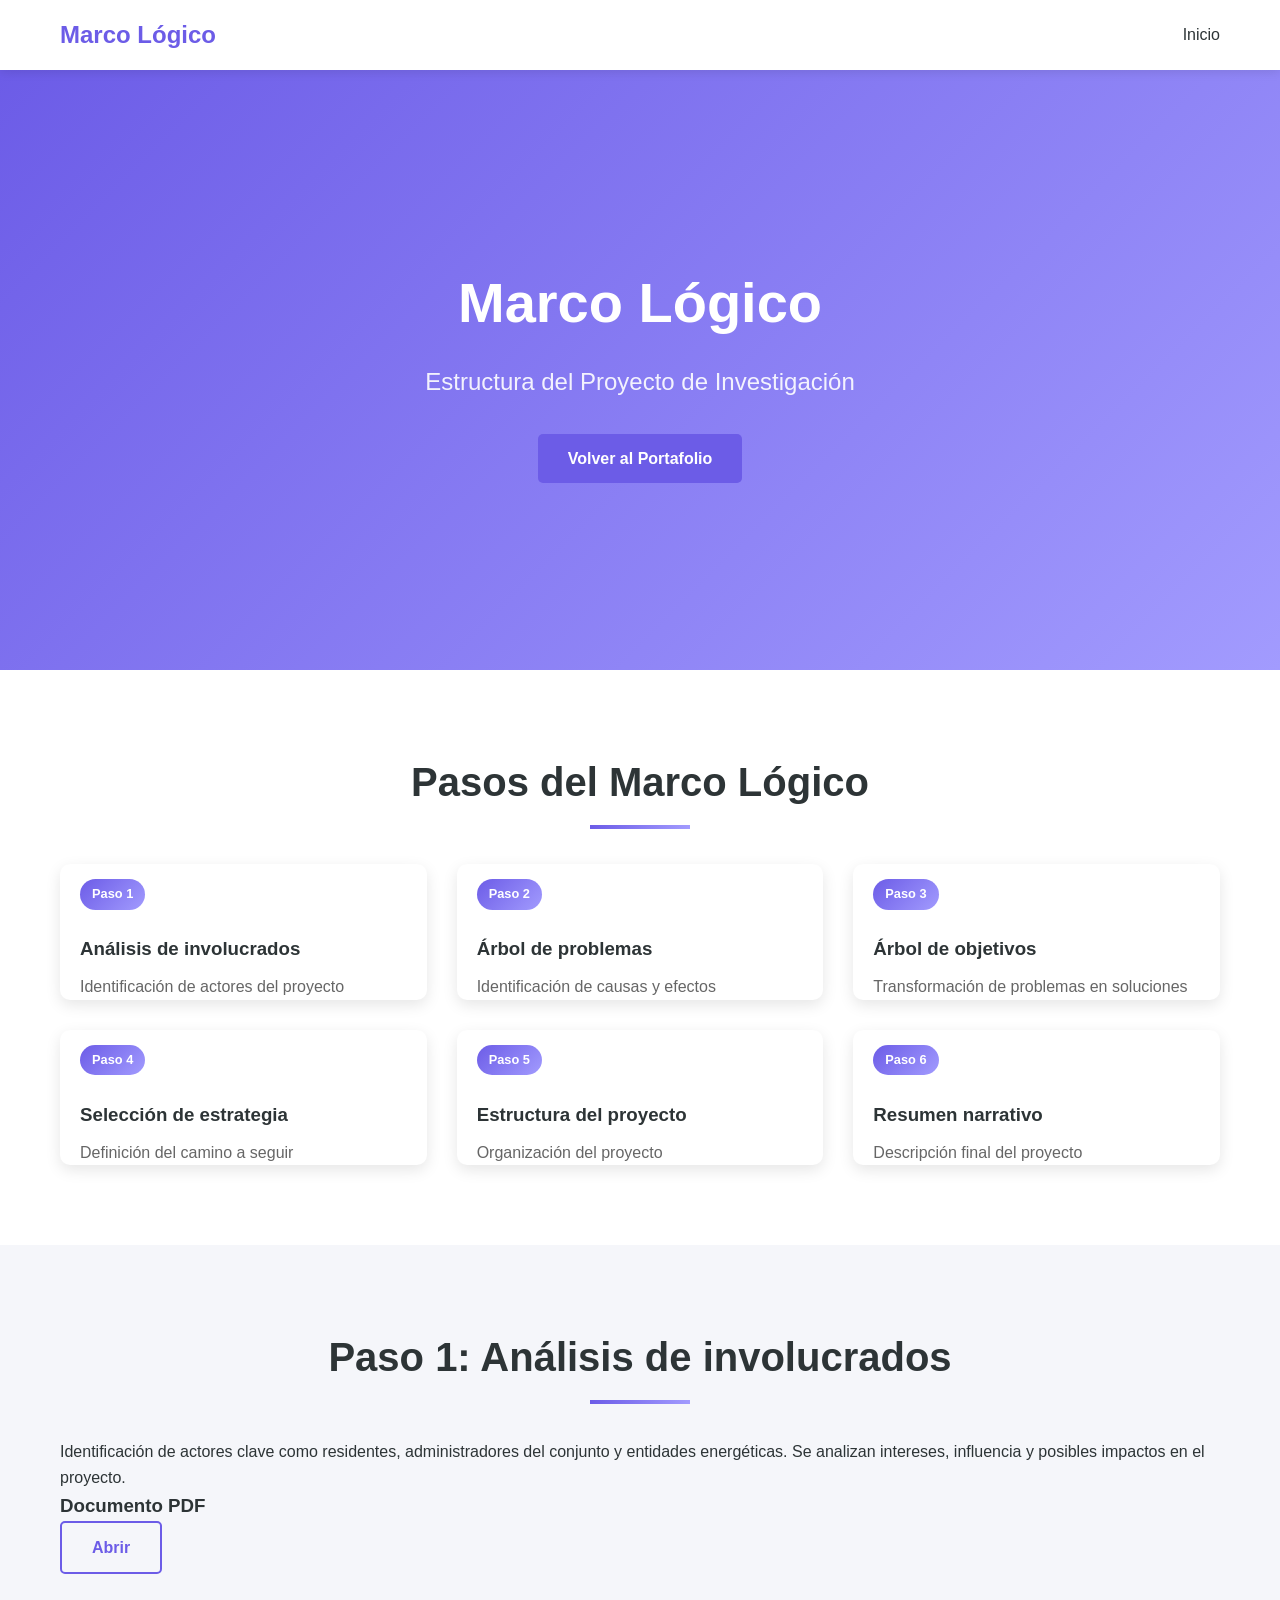
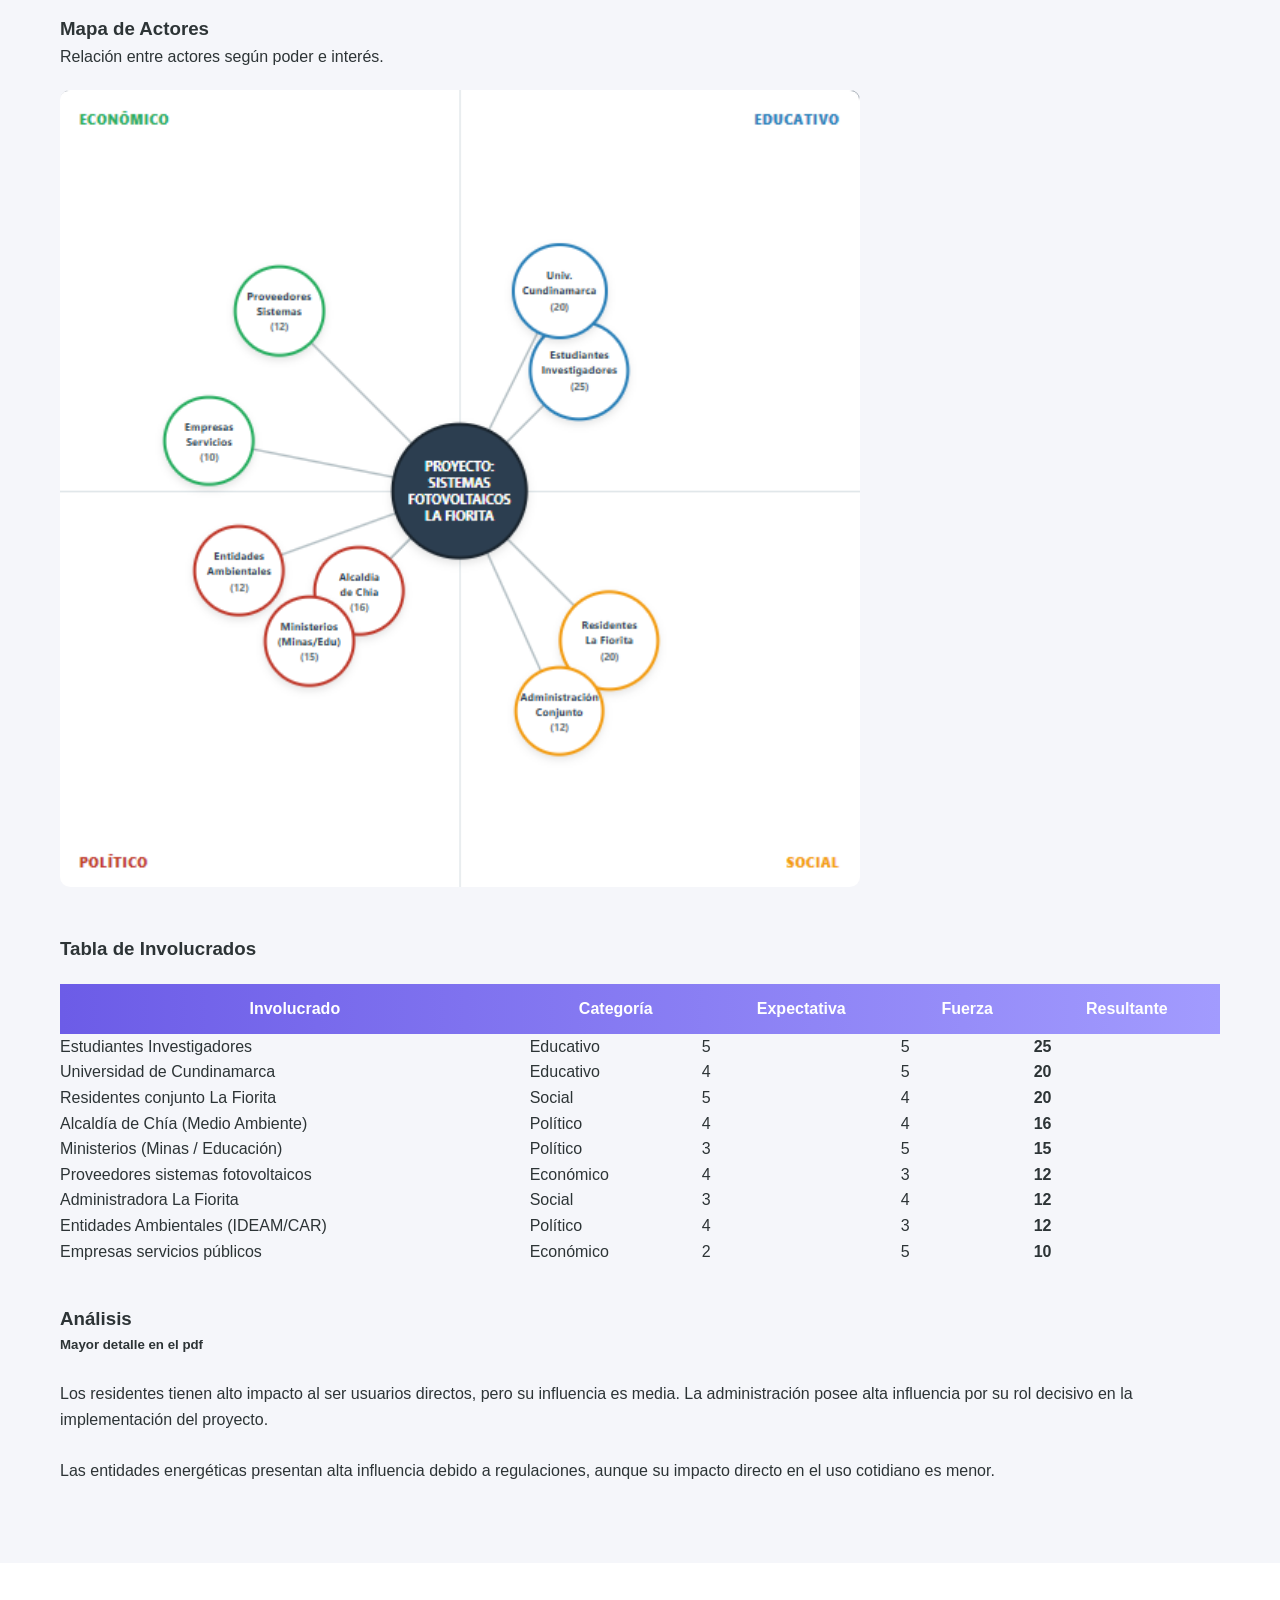
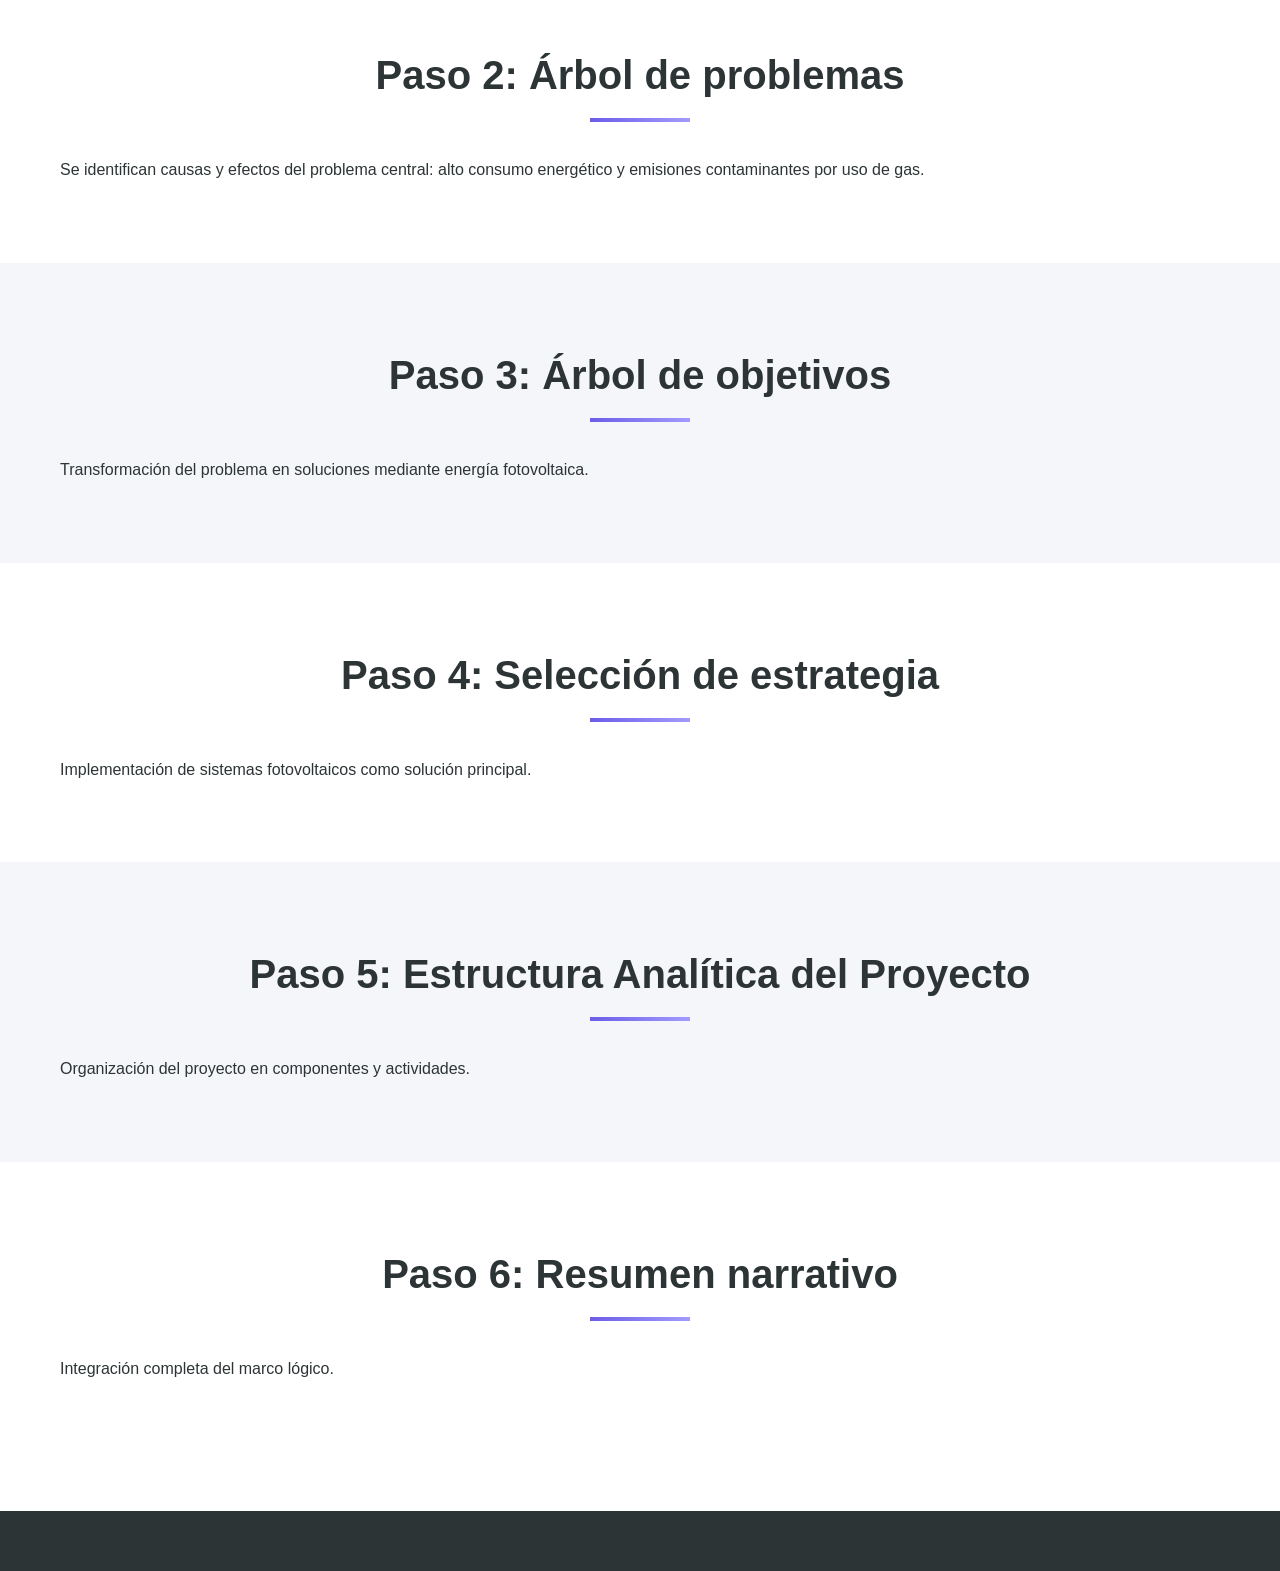
==== marco_logico.html @ 02a3701b "Rename Marco_Logico.html to marco_logico.html" ====
<!DOCTYPE html>
<html lang="es">
<head>
    <meta charset="UTF-8">
    <meta name="viewport" content="width=device-width, initial-scale=1.0">
    <title>Marco Lógico - CTeI 1</title>
    <link rel="stylesheet" href="styles.css">
</head>
<body>

<!-- NAV -->
<nav class="navbar">
    <div class="container">
        <div class="nav-brand">Marco Lógico</div>
        <ul class="nav-menu">
            <li><a href="index.html" class="nav-link">Inicio</a></li>
        </ul>
    </div>
</nav>

<!-- HERO -->
<section class="hero">
    <div class="hero-content">
        <h1 class="hero-title">Marco Lógico</h1>
        <p class="hero-subtitle">Estructura del Proyecto de Investigación</p>
        <a href="index.html" class="btn btn-primary">Volver al Portafolio</a>
    </div>
</section>

<!-- PASOS -->
<section class="section">
    <div class="container">
        <h2 class="section-title">Pasos del Marco Lógico</h2>

        <div class="projects-grid pasos-grid">

            <a href="#involucrados" class="project-card paso-card">
                <span class="paso-num">Paso 1</span>
                <h3>Análisis de involucrados</h3>
                <p>Identificación de actores del proyecto</p>
            </a>

            <a href="#problemas" class="project-card paso-card">
                <span class="paso-num">Paso 2</span>
                <h3>Árbol de problemas</h3>
                <p>Identificación de causas y efectos</p>
            </a>

            <a href="#objetivos" class="project-card paso-card">
                <span class="paso-num">Paso 3</span>
                <h3>Árbol de objetivos</h3>
                <p>Transformación de problemas en soluciones</p>
            </a>

            <a href="#estrategia" class="project-card paso-card">
                <span class="paso-num">Paso 4</span>
                <h3>Selección de estrategia</h3>
                <p>Definición del camino a seguir</p>
            </a>

            <a href="#estructura" class="project-card paso-card">
                <span class="paso-num">Paso 5</span>
                <h3>Estructura del proyecto</h3>
                <p>Organización del proyecto</p>
            </a>

            <a href="#resumen" class="project-card paso-card">
                <span class="paso-num">Paso 6</span>
                <h3>Resumen narrativo</h3>
                <p>Descripción final del proyecto</p>
            </a>

        </div>
    </div>
</section>

<!-- ===================== -->
<!-- PASO 1 -->
<!-- ===================== -->
<section id="involucrados" class="section about">
    <div class="container">
        <h2 class="section-title">Paso 1: Análisis de involucrados</h2>
        
        <p>
        Identificación de actores clave como residentes, administradores del conjunto y entidades energéticas. 
        Se analizan intereses, influencia y posibles impactos en el proyecto.
        </p>

        <h3>Documento PDF</h3>
        <a href="Analisis de Involucrados.pdf" target="_blank" class="btn btn-secondary">Abrir</a>

        <!-- MAPA -->
        <h3 style="margin-top:40px;">Mapa de Actores</h3>
        <p>Relación entre actores según poder e interés.</p>

        <img src="Mapa_Actores.png" alt="Mapa de actores"
             style="width:100%; max-width:800px; border-radius:10px; margin-top:20px;">

        <!-- TABLA -->
        <h3 style="margin-top:40px;">Tabla de Involucrados</h3>

<div style="overflow-x:auto; margin-top:20px;">
    <table style="width:100%; border-collapse: collapse; min-width:700px;">

        <thead>
            <tr style="background:linear-gradient(90deg,#6c5ce7,#a29bfe); color:white;">
                <th style="padding:12px;">Involucrado</th>
                <th style="padding:12px;">Categoría</th>
                <th style="padding:12px;">Expectativa</th>
                <th style="padding:12px;">Fuerza</th>
                <th style="padding:12px;">Resultante</th>
            </tr>
        </thead>

        <tbody>

            <tr>
                <td>Estudiantes Investigadores</td>
                <td>Educativo</td>
                <td>5</td>
                <td>5</td>
                <td><strong>25</strong></td>
            </tr>

            <tr>
                <td>Universidad de Cundinamarca</td>
                <td>Educativo</td>
                <td>4</td>
                <td>5</td>
                <td><strong>20</strong></td>
            </tr>

            <tr>
                <td>Residentes conjunto La Fiorita</td>
                <td>Social</td>
                <td>5</td>
                <td>4</td>
                <td><strong>20</strong></td>
            </tr>

            <tr>
                <td>Alcaldía de Chía (Medio Ambiente)</td>
                <td>Político</td>
                <td>4</td>
                <td>4</td>
                <td><strong>16</strong></td>
            </tr>

            <tr>
                <td>Ministerios (Minas / Educación)</td>
                <td>Político</td>
                <td>3</td>
                <td>5</td>
                <td><strong>15</strong></td>
            </tr>

            <tr>
                <td>Proveedores sistemas fotovoltaicos</td>
                <td>Económico</td>
                <td>4</td>
                <td>3</td>
                <td><strong>12</strong></td>
            </tr>

            <tr>
                <td>Administradora La Fiorita</td>
                <td>Social</td>
                <td>3</td>
                <td>4</td>
                <td><strong>12</strong></td>
            </tr>

            <tr>
                <td>Entidades Ambientales (IDEAM/CAR)</td>
                <td>Político</td>
                <td>4</td>
                <td>3</td>
                <td><strong>12</strong></td>
            </tr>

            <tr>
                <td>Empresas servicios públicos</td>
                <td>Económico</td>
                <td>2</td>
                <td>5</td>
                <td><strong>10</strong></td>
            </tr>

        </tbody>
    </table>
</div>
        <!-- ANALISIS -->
        <h3 style="margin-top:40px;">Análisis</h3>
<h5>Mayor detalle en el pdf</h5>
<br>
        <p>
        Los residentes tienen alto impacto al ser usuarios directos, pero su influencia es media. 
        La administración posee alta influencia por su rol decisivo en la implementación del proyecto.
        </p>
<br>
        <p>
        Las entidades energéticas presentan alta influencia debido a regulaciones, aunque su impacto 
        directo en el uso cotidiano es menor.
        </p>

    </div>
</section>

<!-- ===================== -->
<!-- PASO 2 -->
<!-- ===================== -->
<section id="problemas" class="section">
    <div class="container">
        <h2 class="section-title">Paso 2: Árbol de problemas</h2>
        <p>
        Se identifican causas y efectos del problema central: alto consumo energético 
        y emisiones contaminantes por uso de gas.
        </p>
    </div>
</section>

<!-- ===================== -->
<!-- PASO 3 -->
<!-- ===================== -->
<section id="objetivos" class="section about">
    <div class="container">
        <h2 class="section-title">Paso 3: Árbol de objetivos</h2>
        <p>
        Transformación del problema en soluciones mediante energía fotovoltaica.
        </p>
    </div>
</section>

<!-- ===================== -->
<!-- PASO 4 -->
<!-- ===================== -->
<section id="estrategia" class="section">
    <div class="container">
        <h2 class="section-title">Paso 4: Selección de estrategia</h2>
        <p>
        Implementación de sistemas fotovoltaicos como solución principal.
        </p>
    </div>
</section>

<!-- ===================== -->
<!-- PASO 5 -->
<!-- ===================== -->
<section id="estructura" class="section about">
    <div class="container">
        <h2 class="section-title">Paso 5: Estructura Analítica del Proyecto</h2>
        <p>
        Organización del proyecto en componentes y actividades.
        </p>
    </div>
</section>

<!-- ===================== -->
<!-- PASO 6 -->
<!-- ===================== -->
<section id="resumen" class="section">
    <div class="container">
        <h2 class="section-title">Paso 6: Resumen narrativo</h2>
        <p>
        Integración completa del marco lógico.
        </p>
    </div>
</section>

<!-- FOOTER -->
<footer class="footer">
</footer>

<script src="script.js"></script>
</body>
</html>
---- styles.css ----
* {
    margin: 0;
    padding: 0;
    box-sizing: border-box;
}

:root {
    --primary-color: #6c5ce7;
    --secondary-color: #a29bfe;
    --dark-color: #2d3436;
    --light-color: #f5f6fa;
    --text-color: #2d3436;
    --border-color: #dfe6e9;
    --success-color: #00b894;
    --transition: all 0.3s ease;
}

body {
    font-family: 'Segoe UI', Tahoma, Geneva, Verdana, sans-serif;
    color: var(--text-color);
    background-color: #fff;
    line-height: 1.6;
}

.container {
    max-width: 1200px;
    margin: 0 auto;
    padding: 0 20px;
}

/* Navegación */
.navbar {
    background-color: #fff;
    box-shadow: 0 2px 10px rgba(0, 0, 0, 0.1);
    position: sticky;
    top: 0;
    z-index: 1000;
    transition: var(--transition);
}

.navbar .container {
    display: flex;
    justify-content: space-between;
    align-items: center;
    padding: 1rem 20px;
}

.nav-brand {
    font-size: 1.5rem;
    font-weight: bold;
    color: var(--primary-color);
}

.nav-menu {
    display: flex;
    list-style: none;
    gap: 2rem;
}

.nav-link {
    text-decoration: none;
    color: var(--text-color);
    transition: var(--transition);
    font-weight: 500;
}

.nav-link:hover {
    color: var(--primary-color);
}

/* Sección Hero */
.hero {
    position: relative;
    height: 600px;
    display: flex;
    align-items: center;
    justify-content: center;
    background: linear-gradient(135deg, var(--primary-color) 0%, var(--secondary-color) 100%);
    color: white;
    overflow: hidden;
}

.hero-background {
    position: absolute;
    width: 400px;
    height: 400px;
    background: rgba(255, 255, 255, 0.1);
    border-radius: 50%;
    right: -100px;
    bottom: -100px;
    animation: float 3s ease-in-out infinite;
}

@keyframes float {
    0%, 100% { transform: translateY(0px); }
    50% { transform: translateY(20px); }
}

.hero-content {
    position: relative;
    z-index: 2;
    text-align: center;
    animation: fadeInUp 0.8s ease-out;
}

@keyframes fadeInUp {
    from {
        opacity: 0;
        transform: translateY(30px);
    }
    to {
        opacity: 1;
        transform: translateY(0);
    }
}

.hero-title {
    font-size: 3.5rem;
    margin-bottom: 1rem;
    font-weight: bold;
}

.hero-subtitle {
    font-size: 1.5rem;
    margin-bottom: 2rem;
    opacity: 0.9;
}

/* Botones */
.btn {
    display: inline-block;
    padding: 12px 30px;
    border-radius: 5px;
    text-decoration: none;
    font-weight: 600;
    transition: var(--transition);
    border: none;
    cursor: pointer;
    font-size: 1rem;
}

.btn-primary {
    background-color: var(--primary-color);
    color: white;
}

.btn-primary:hover {
    background-color: #5f4db6;
    transform: translateY(-2px);
    box-shadow: 0 5px 15px rgba(108, 92, 231, 0.3);
}

.btn-secondary {
    background-color: transparent;
    color: var(--primary-color);
    border: 2px solid var(--primary-color);
}

.btn-secondary:hover {
    background-color: var(--primary-color);
    color: white;
}

/* Secciones */
.section {
    padding: 80px 20px;
}

.section-title {
    font-size: 2.5rem;
    text-align: center;
    margin-bottom: 50px;
    color: var(--text-color);
    position: relative;
}

.section-title::after {
    content: '';
    position: absolute;
    width: 100px;
    height: 4px;
    background: linear-gradient(90deg, var(--primary-color), var(--secondary-color));
    bottom: -15px;
    left: 50%;
    transform: translateX(-50%);
}

/* Sección About */
.about {
    background-color: var(--light-color);
}

.about-content {
    max-width: 800px;
    margin: 0 auto;
    text-align: center;
}

.about-text p {
    font-size: 1.1rem;
    margin-bottom: 1.5rem;
    line-height: 1.8;
    color: #555;
}

/* Grid de Proyectos */
.projects-grid {
    display: grid;
    grid-template-columns: repeat(auto-fit, minmax(300px, 1fr));
    gap: 30px;
}

.project-card {
    background: white;
    border-radius: 10px;
    overflow: hidden;
    box-shadow: 0 5px 15px rgba(0, 0, 0, 0.1);
    transition: var(--transition);
    display: flex;
    flex-direction: column;
}

.project-card:hover {
    transform: translateY(-10px);
    box-shadow: 0 15px 30px rgba(0, 0, 0, 0.2);
}

.project-header {
    background: linear-gradient(135deg, var(--primary-color), var(--secondary-color));
    color: white;
    padding: 20px;
    font-weight: 600;
}

.project-card h3 {
    padding: 20px 20px 10px;
    color: var(--text-color);
}

.project-card p {
    padding: 0 20px;
    color: #666;
    flex-grow: 1;
}

.project-tags {
    padding: 0 20px;
    margin: 15px 0;
    display: flex;
    flex-wrap: wrap;
    gap: 10px;
}

.tag {
    background-color: var(--light-color);
    color: var(--primary-color);
    padding: 5px 12px;
    border-radius: 20px;
    font-size: 0.85rem;
    font-weight: 500;
}

.project-card .btn {
    margin: 20px;
}

/* Grid de Habilidades */
.skills {
    background-color: var(--light-color);
}

.skills-grid {
    display: grid;
    grid-template-columns: repeat(auto-fit, minmax(250px, 1fr));
    gap: 30px;
}

.skill-category {
    background: white;
    padding: 30px;
    border-radius: 10px;
    box-shadow: 0 5px 15px rgba(0, 0, 0, 0.08);
    transition: var(--transition);
}

.skill-category:hover {
    transform: translateY(-5px);
    box-shadow: 0 10px 25px rgba(0, 0, 0, 0.15);
}

.skill-category h3 {
    color: var(--primary-color);
    margin-bottom: 20px;
    font-size: 1.3rem;
}

.skill-list {
    list-style: none;
}

.skill-list li {
    padding: 8px 0;
    color: #555;
    position: relative;
    padding-left: 20px;
}

.skill-list li::before {
    content: '✓';
    position: absolute;
    left: 0;
    color: var(--success-color);
    font-weight: bold;
}

/* Formulario de Contacto */
.contact {
    background-color: white;
}

.contact-content {
    max-width: 700px;
    margin: 0 auto;
    text-align: center;
}

.contact-content > p {
    font-size: 1.1rem;
    margin-bottom: 40px;
    color: #666;
}

.contact-form {
    display: flex;
    flex-direction: column;
    gap: 20px;
    margin-bottom: 40px;
}

.contact-form input,
.contact-form textarea {
    padding: 15px;
    border: 2px solid var(--border-color);
    border-radius: 5px;
    font-family: inherit;
    font-size: 1rem;
    transition: var(--transition);
}

.contact-form input:focus,
.contact-form textarea:focus {
    outline: none;
    border-color: var(--primary-color);
    box-shadow: 0 0 0 3px rgba(108, 92, 231, 0.1);
}

.social-links {
    display: flex;
    justify-content: center;
    gap: 20px;
    margin-top: 30px;
}

.social-link {
    display: inline-block;
    width: 50px;
    height: 50px;
    background: linear-gradient(135deg, var(--primary-color), var(--secondary-color));
    color: white;
    border-radius: 50%;
    text-decoration: none;
    display: flex;
    align-items: center;
    justify-content: center;
    transition: var(--transition);
    font-weight: 600;
}

.social-link:hover {
    transform: scale(1.1);
}

/* Footer */
.footer {
    background-color: var(--dark-color);
    color: white;
    text-align: center;
    padding: 30px 20px;
    margin-top: 50px;
}

/* Responsive */
@media (max-width: 768px) {
    .nav-menu {
        gap: 1rem;
        font-size: 0.9rem;
    }

    .hero-title {
        font-size: 2.5rem;
    }

    .hero-subtitle {
        font-size: 1.2rem;
    }

    .section-title {
        font-size: 2rem;
    }

    .projects-grid,
    .skills-grid {
        grid-template-columns: 1fr;
    }

    .section {
        padding: 50px 20px;
    }
}

@media (max-width: 480px) {
    .nav-menu {
        flex-direction: column;
        gap: 0.5rem;
    }

    .hero-title {
        font-size: 2rem;
    }

    .section-title {
        font-size: 1.8rem;
    }

    .hero {
        height: 400px;
    }
}

/* MATRICES */
.matriz-box {
    background: white;
    padding: 25px;
    margin-bottom: 40px;
    border-radius: 10px;
    box-shadow: 0 5px 15px rgba(0,0,0,0.08);
}

.matriz-box h3 {
    margin-bottom: 15px;
    color: var(--primary-color);
}

.tabla-container {
    margin-top: 20px;
    overflow-x: auto;
}

.tabla {
    width: 100%;
    border-collapse: collapse;
    font-size: 0.85rem;
}

.tabla th {
    background: linear-gradient(135deg, var(--primary-color), var(--secondary-color));
    color: white;
    padding: 10px;
}

.tabla td {
    padding: 10px;
    border: 1px solid var(--border-color);
    color: #555;
}

.tabla tr:nth-child(even) {
    background-color: var(--light-color);
}

/* TABLA GRANDE */
.tabla-grande {
    font-size: 0.75rem;
    min-width: 900px;
}

.tabla-grande td {
    vertical-align: top;
}

/* PASOS MARCO LOGICO */
.pasos-grid {
    margin-top: 30px;
}

.paso-card {
    position: relative;
    padding-top: 50px;
    cursor: pointer;
    text-decoration: none;
    color: inherit;
}

/* NUMERO DEL PASO */
.paso-num {
    position: absolute;
    top: 15px;
    left: 20px;
    background: linear-gradient(135deg, var(--primary-color), var(--secondary-color));
    color: white;
    padding: 5px 12px;
    border-radius: 20px;
    font-size: 0.8rem;
    font-weight: bold;
}

/* EFECTO HOVER MÁS PRO */
.paso-card:hover {
    transform: translateY(-8px) scale(1.02);
}

/* OPCIONAL: línea visual entre pasos */
.pasos-grid {
    position: relative;
}
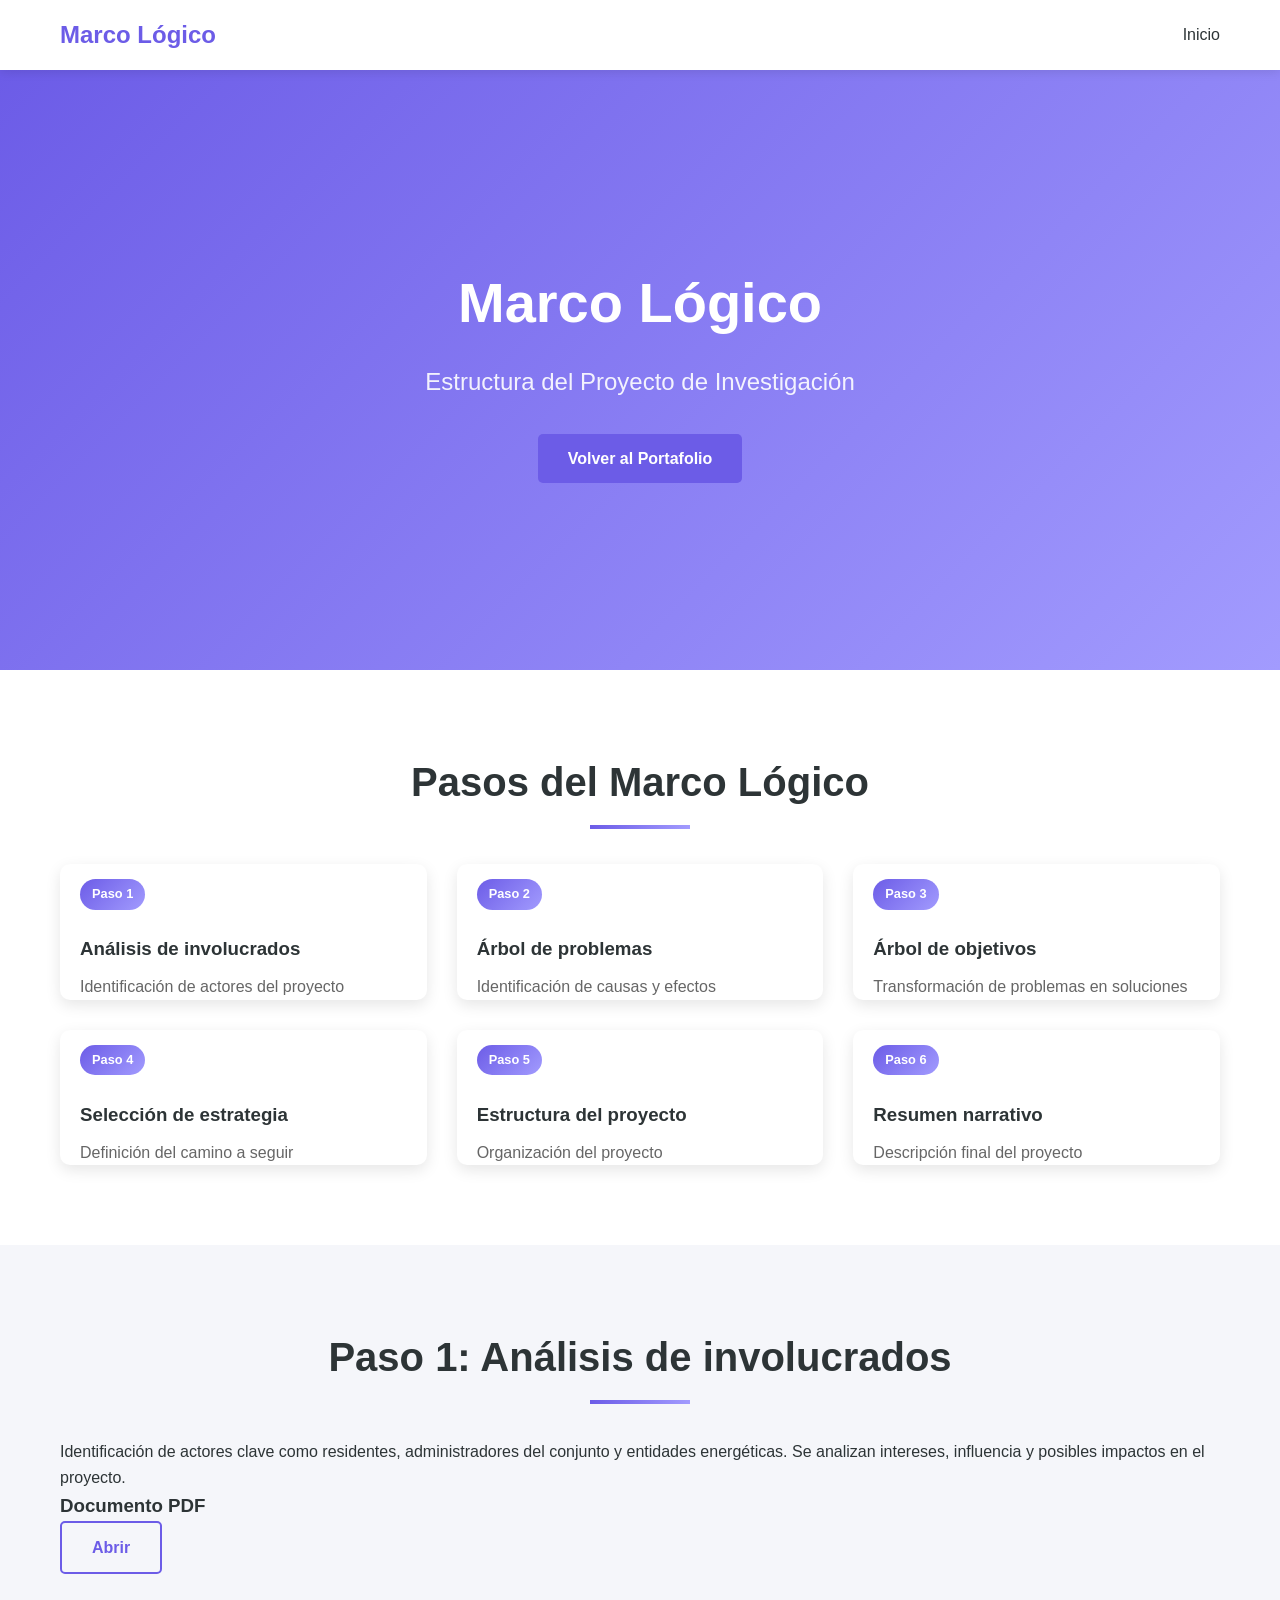
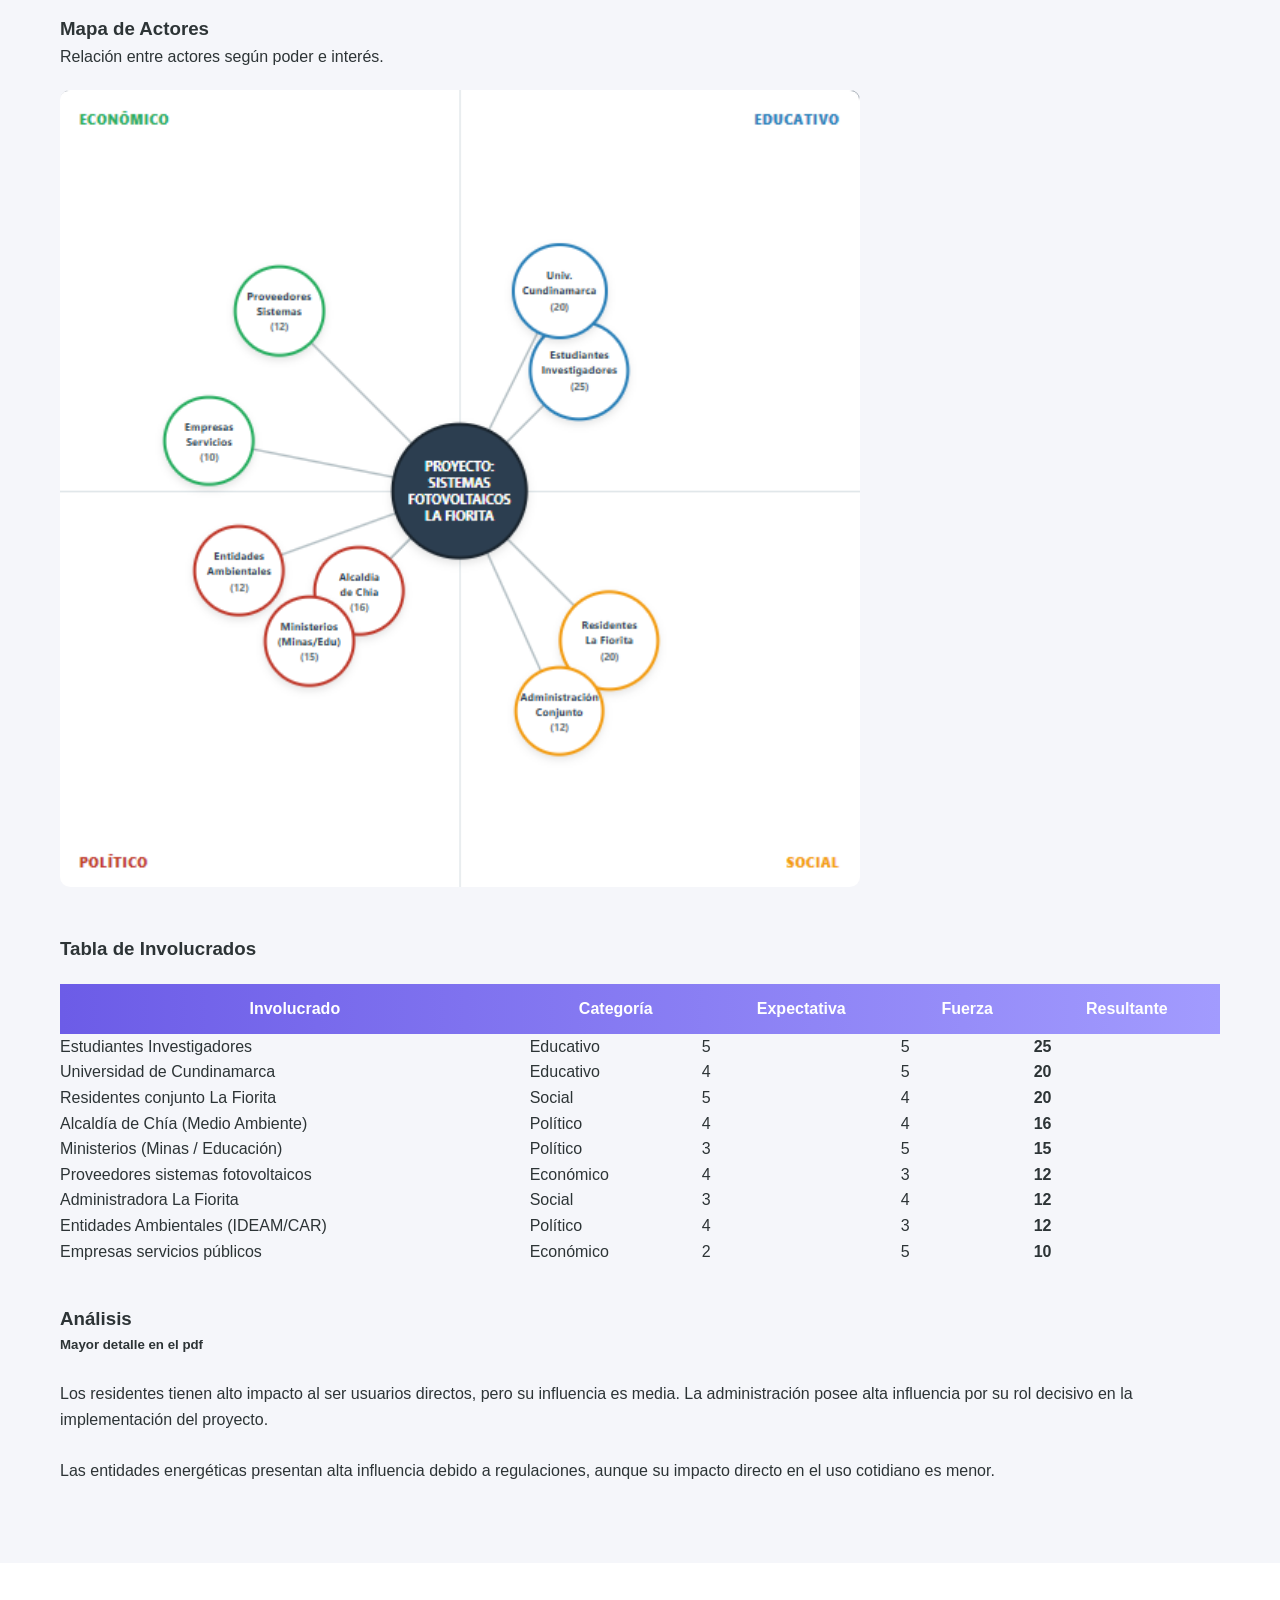
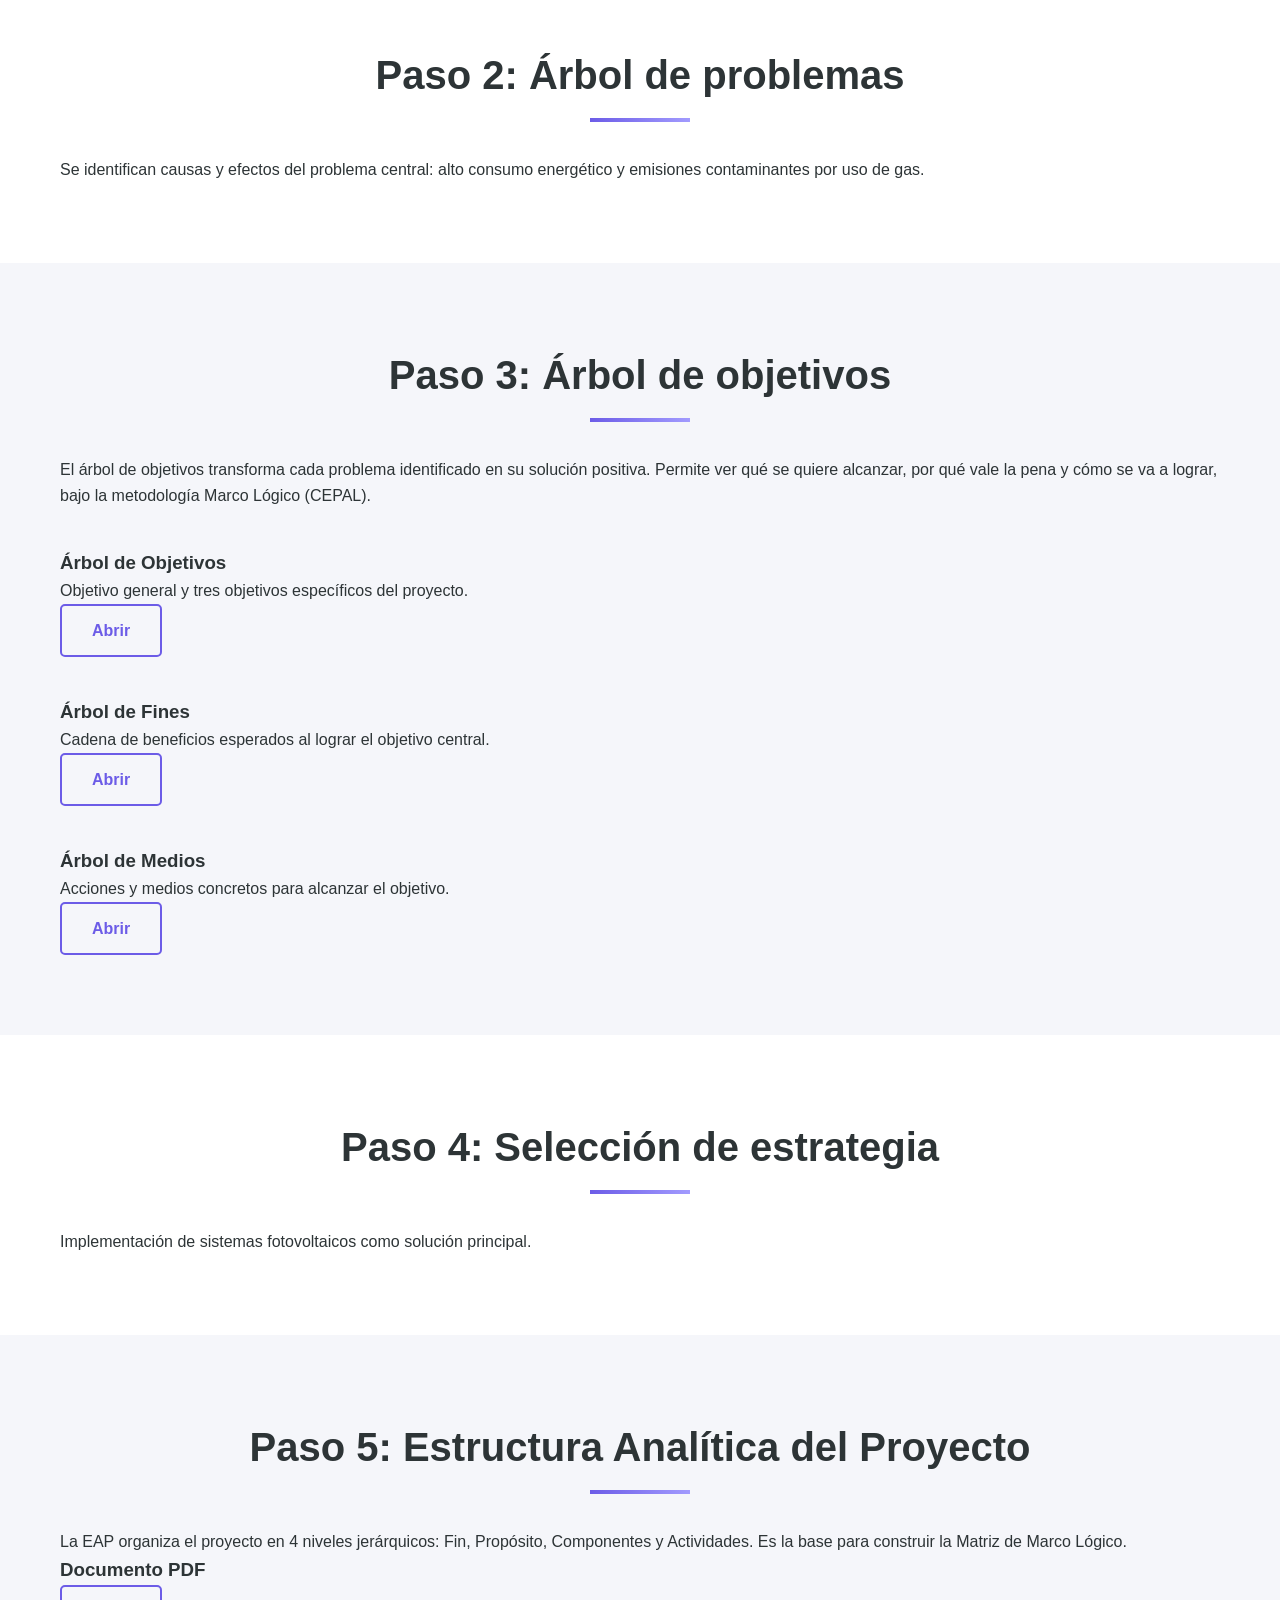
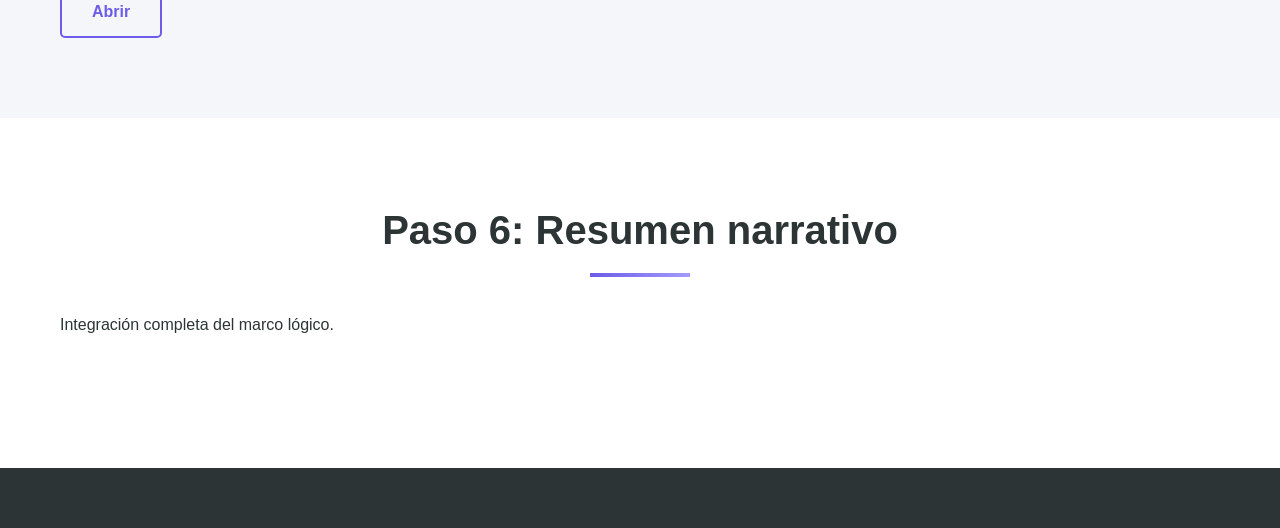
==== commit 8f879374: "Dvid Sanchez agregue ehh paso 3 y paso 5 flata el 4" ====
--- a/marco_logico.html
+++ b/marco_logico.html
@@ -219,15 +219,29 @@
     </div>
 </section>
 
-<!-- ===================== -->
 <!-- PASO 3 -->
-<!-- ===================== -->
 <section id="objetivos" class="section about">
     <div class="container">
         <h2 class="section-title">Paso 3: Árbol de objetivos</h2>
-        <p>
-        Transformación del problema en soluciones mediante energía fotovoltaica.
-        </p>
+
+        <p>
+            El árbol de objetivos transforma cada problema identificado en su solución
+            positiva. Permite ver qué se quiere alcanzar, por qué vale la pena y cómo
+            se va a lograr, bajo la metodología Marco Lógico (CEPAL).
+        </p>
+
+        <h3 style="margin-top:40px;">Árbol de Objetivos</h3>
+        <p>Objetivo general y tres objetivos específicos del proyecto.</p>
+        <a href="1_arbol_objetivos.pdf" target="_blank" class="btn btn-secondary">Abrir</a>
+
+        <h3 style="margin-top:40px;">Árbol de Fines</h3>
+        <p>Cadena de beneficios esperados al lograr el objetivo central.</p>
+        <a href="2_arbol_fines.pdf" target="_blank" class="btn btn-secondary">Abrir</a>
+
+        <h3 style="margin-top:40px;">Árbol de Medios</h3>
+        <p>Acciones y medios concretos para alcanzar el objetivo.</p>
+        <a href="3_arbol_medios.pdf" target="_blank" class="btn btn-secondary">Abrir</a>
+
     </div>
 </section>
 
@@ -243,15 +257,19 @@
     </div>
 </section>
 
-<!-- ===================== -->
 <!-- PASO 5 -->
-<!-- ===================== -->
 <section id="estructura" class="section about">
     <div class="container">
         <h2 class="section-title">Paso 5: Estructura Analítica del Proyecto</h2>
-        <p>
-        Organización del proyecto en componentes y actividades.
-        </p>
+
+        <p>
+            La EAP organiza el proyecto en 4 niveles jerárquicos: Fin, Propósito,
+            Componentes y Actividades. Es la base para construir la Matriz de Marco Lógico.
+        </p>
+
+        <h3>Documento PDF</h3>
+        <a href="5_EAP.pdf" target="_blank" class="btn btn-secondary">Abrir</a>
+
     </div>
 </section>
 
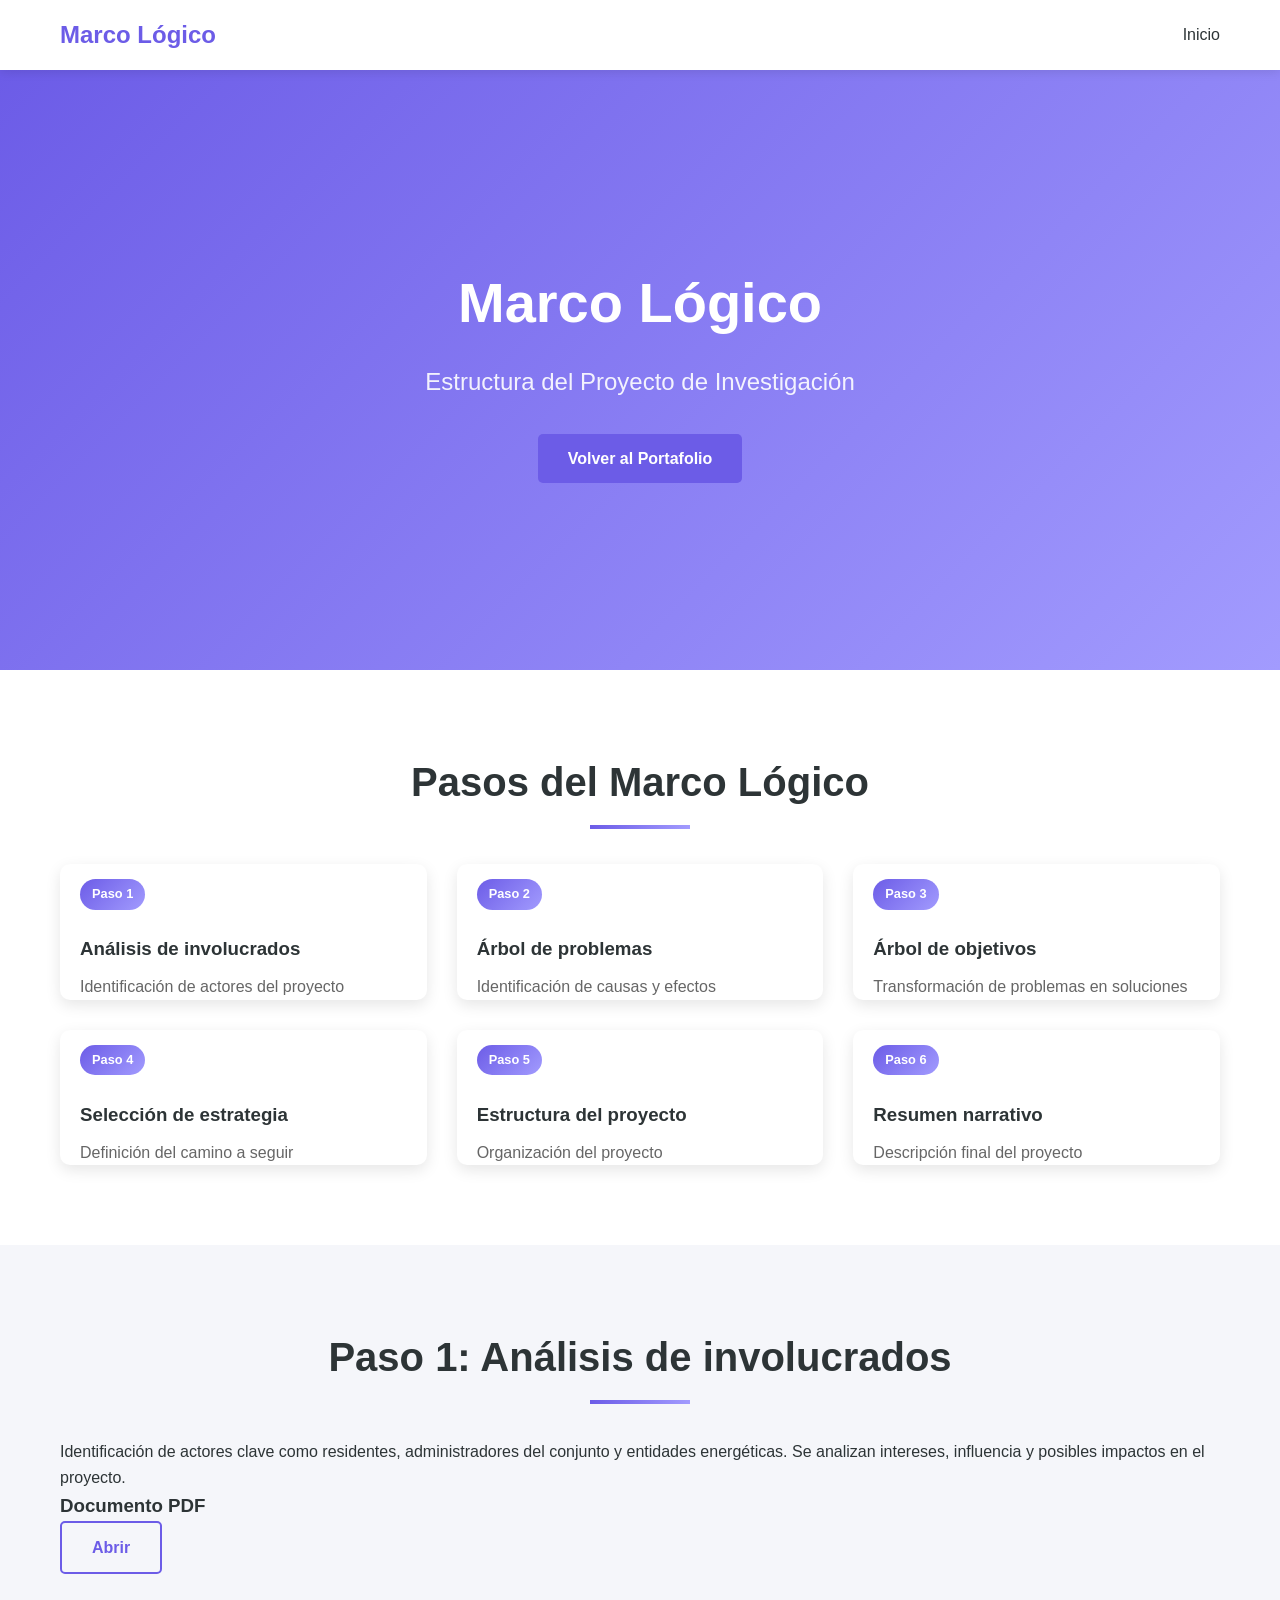
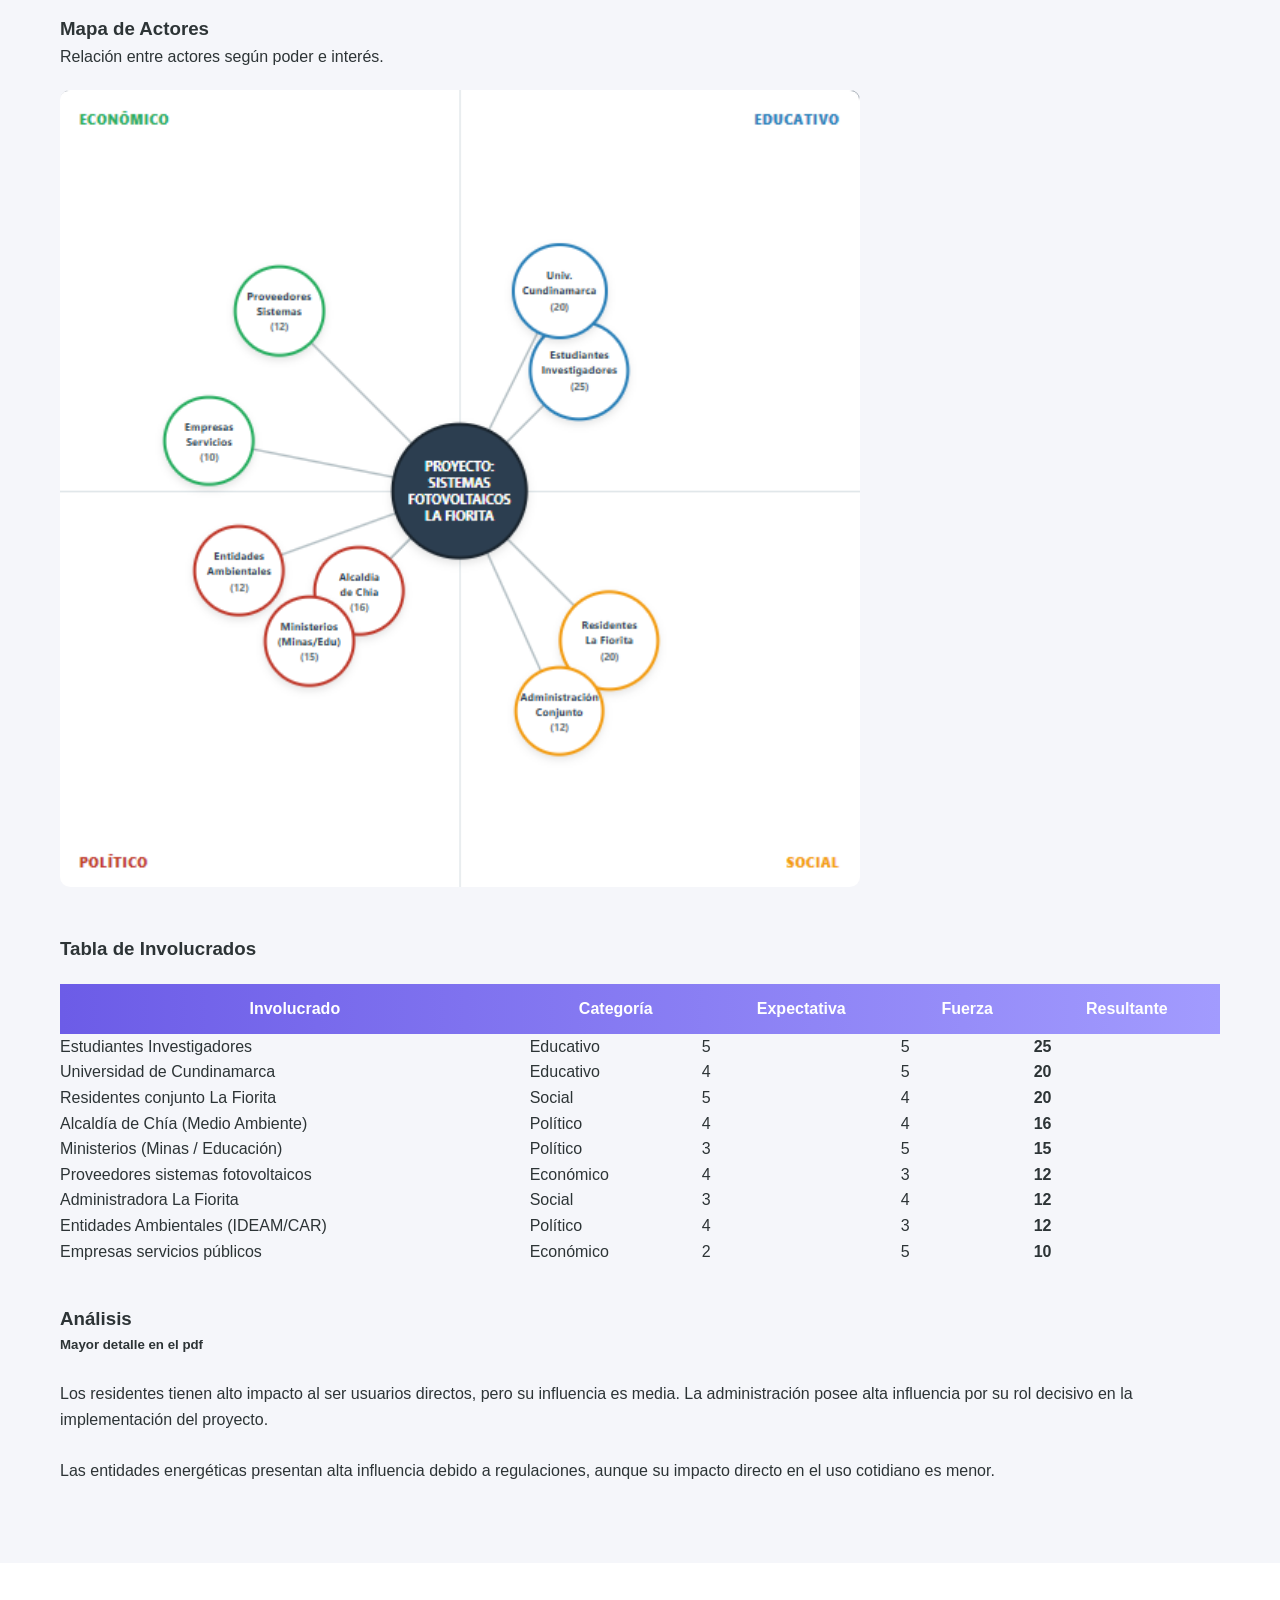
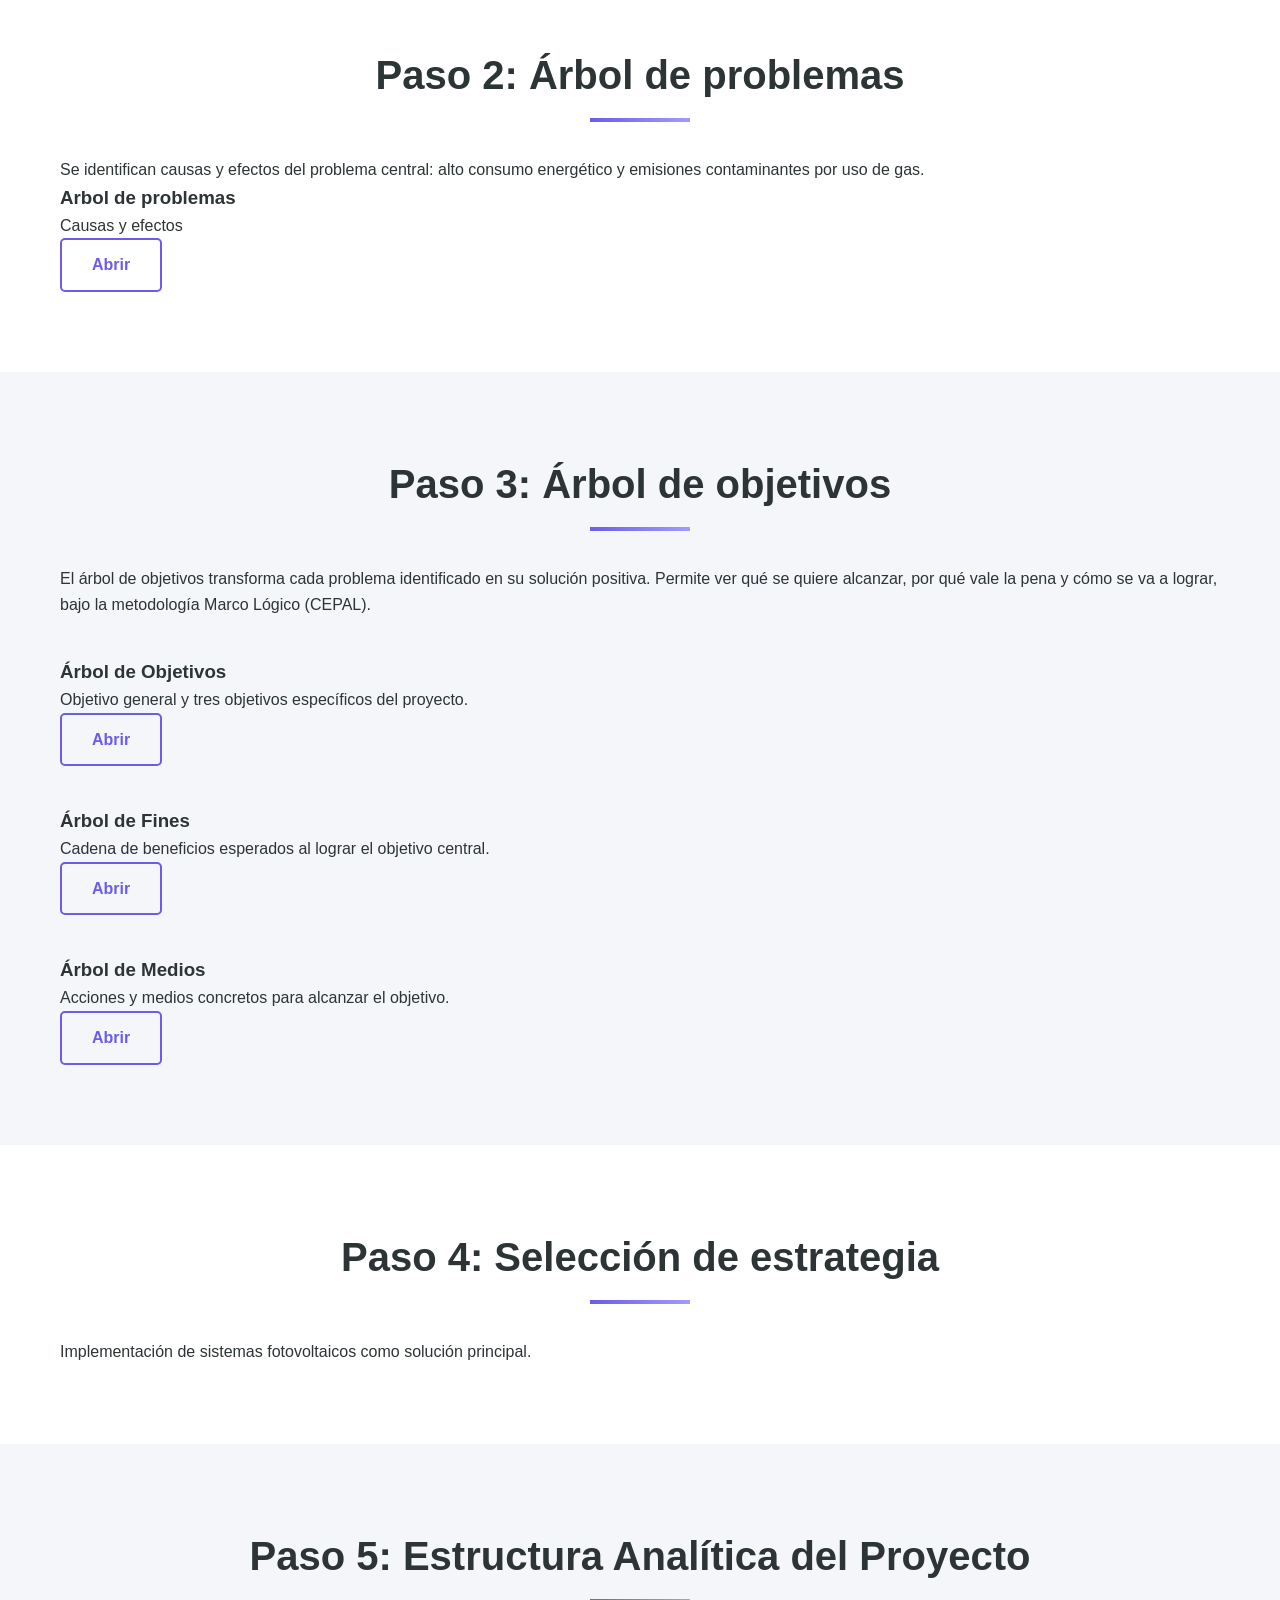
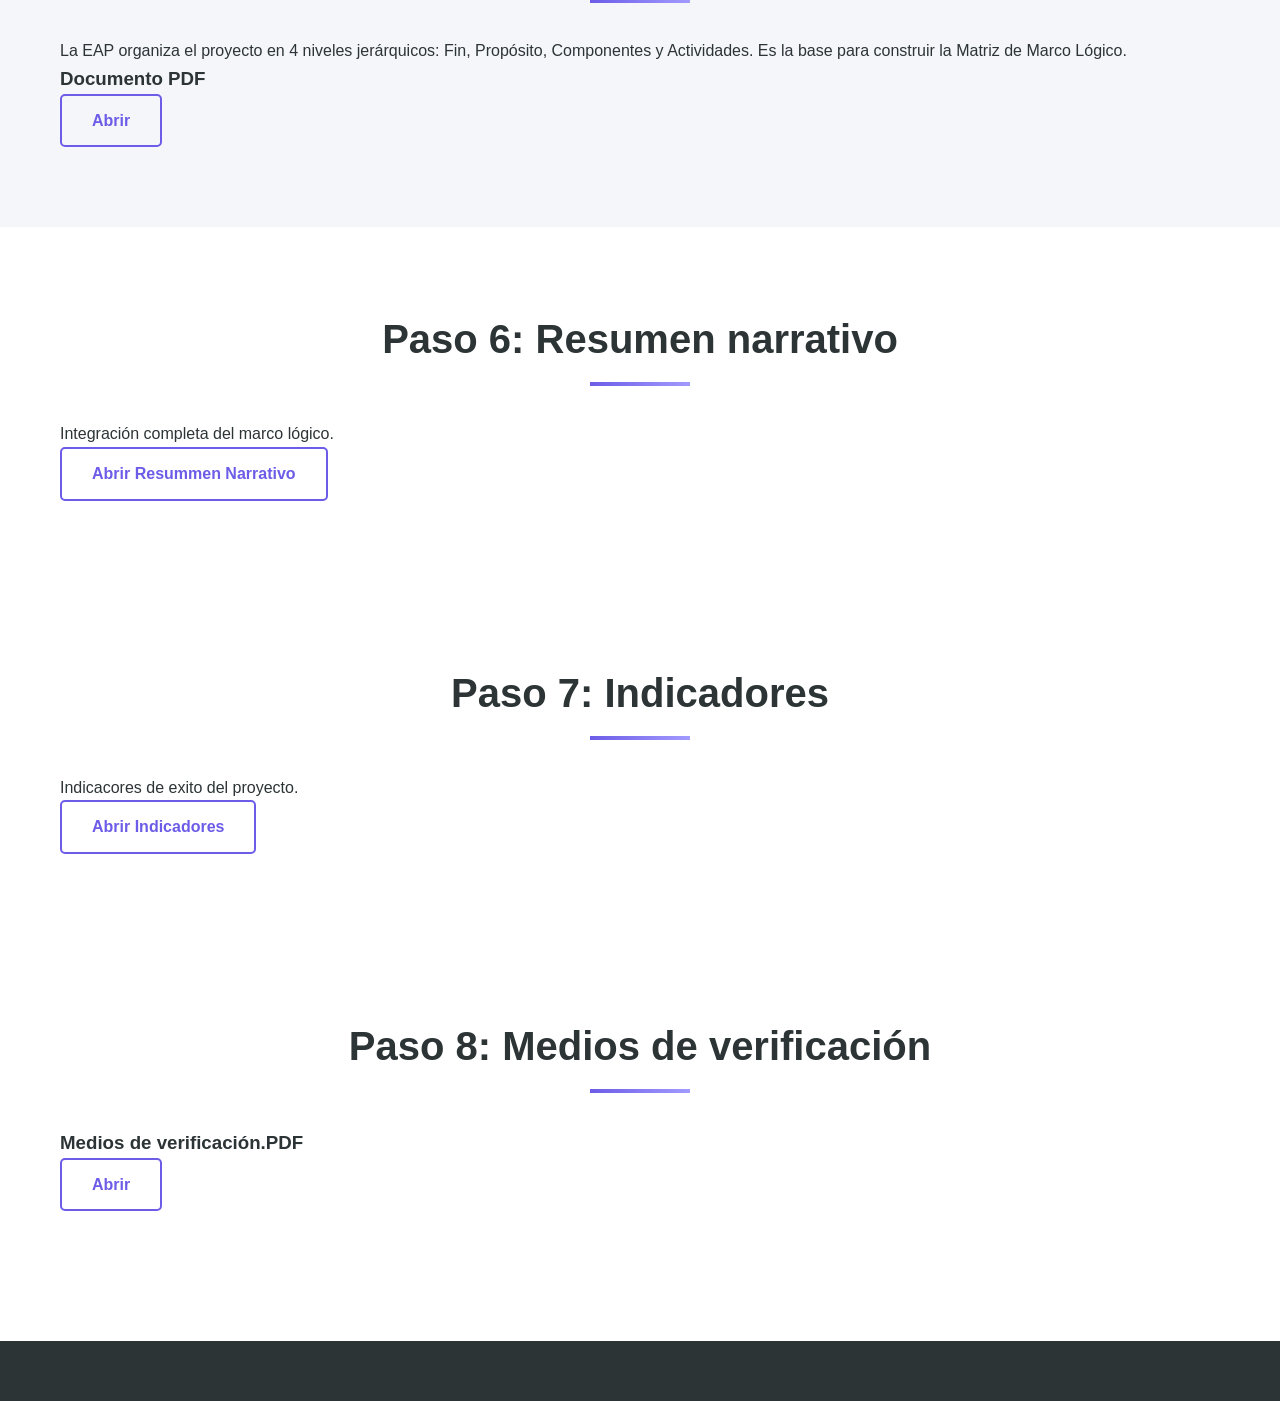
==== commit c388d05c: "Integracion del paso 2, 6,7 y 8 del marco logico" ====
--- a/marco_logico.html
+++ b/marco_logico.html
@@ -216,6 +216,10 @@
         Se identifican causas y efectos del problema central: alto consumo energético 
         y emisiones contaminantes por uso de gas.
         </p>
+        <h3>Arbol de problemas</h3>
+        <p>Causas y efectos</p>
+        <a href="arbol_problemas.pdf" target="_blank" class="btn btn-secondary">Abrir</a>
+
     </div>
 </section>
 
@@ -282,6 +286,34 @@
         <p>
         Integración completa del marco lógico.
         </p>
+        <a href="Resumen Narrativo.pdf" target="_blank" class="btn btn-secondary">Abrir Resummen Narrativo</a>
+    </div>
+</section>
+
+<!-- ===================== -->
+<!-- PASO 7 -->
+<!-- ===================== -->
+
+<section id="resumen" class="section">
+    <div class="container">
+        <h2 class="section-title">Paso 7: Indicadores</h2>
+        <p>
+        Indicacores de exito del proyecto.
+        </p>
+        <a href="indicadores_marco_logico.pdf" target="_blank" class="btn btn-secondary">Abrir Indicadores</a>
+    </div>
+</section>
+
+
+<!-- ===================== -->
+<!-- PASO 8 -->
+<!-- ===================== -->
+
+<section id="resumen" class="section">
+    <div class="container">
+        <h2 class="section-title">Paso 8: Medios de verificación</h2>
+        <h3>Medios de verificación.PDF</h3>
+        <a href="medios_verificacion_marco_logico.pdf" target="_blank" class="btn btn-secondary">Abrir</a>
     </div>
 </section>
 
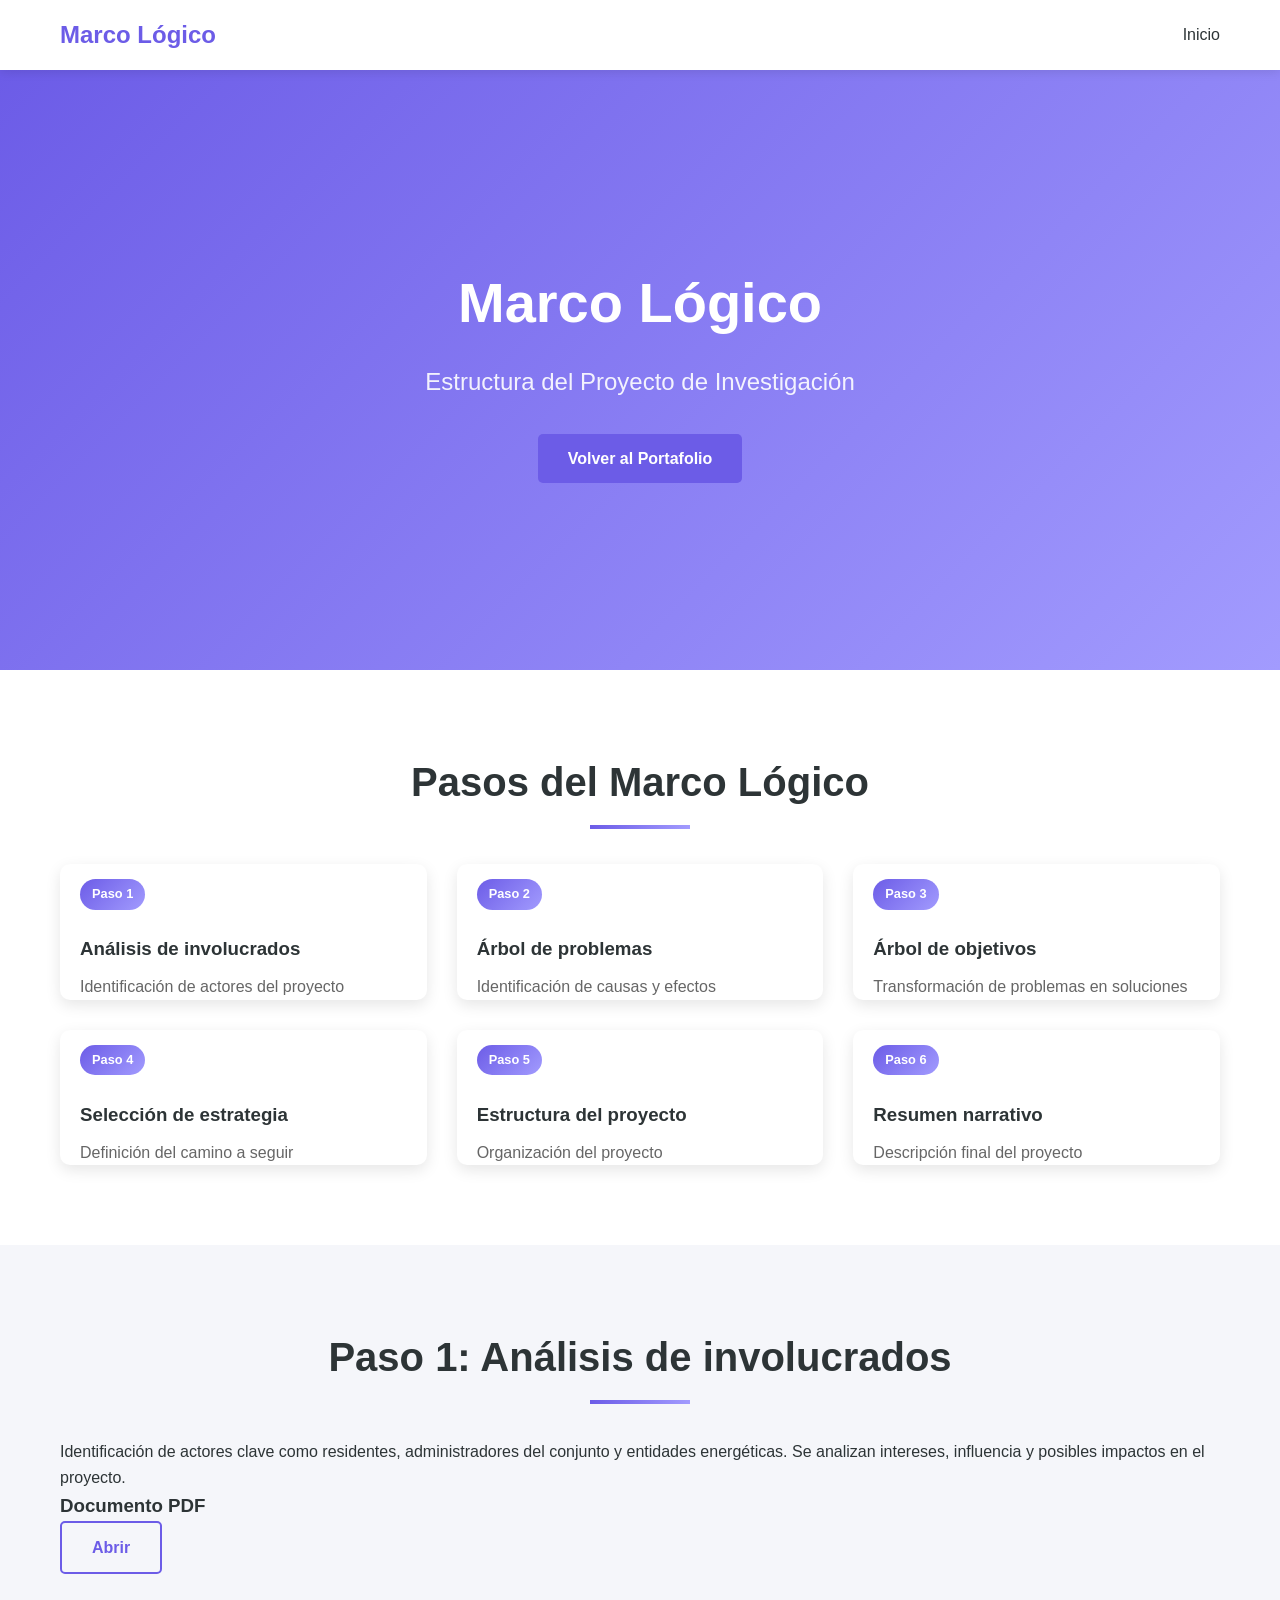
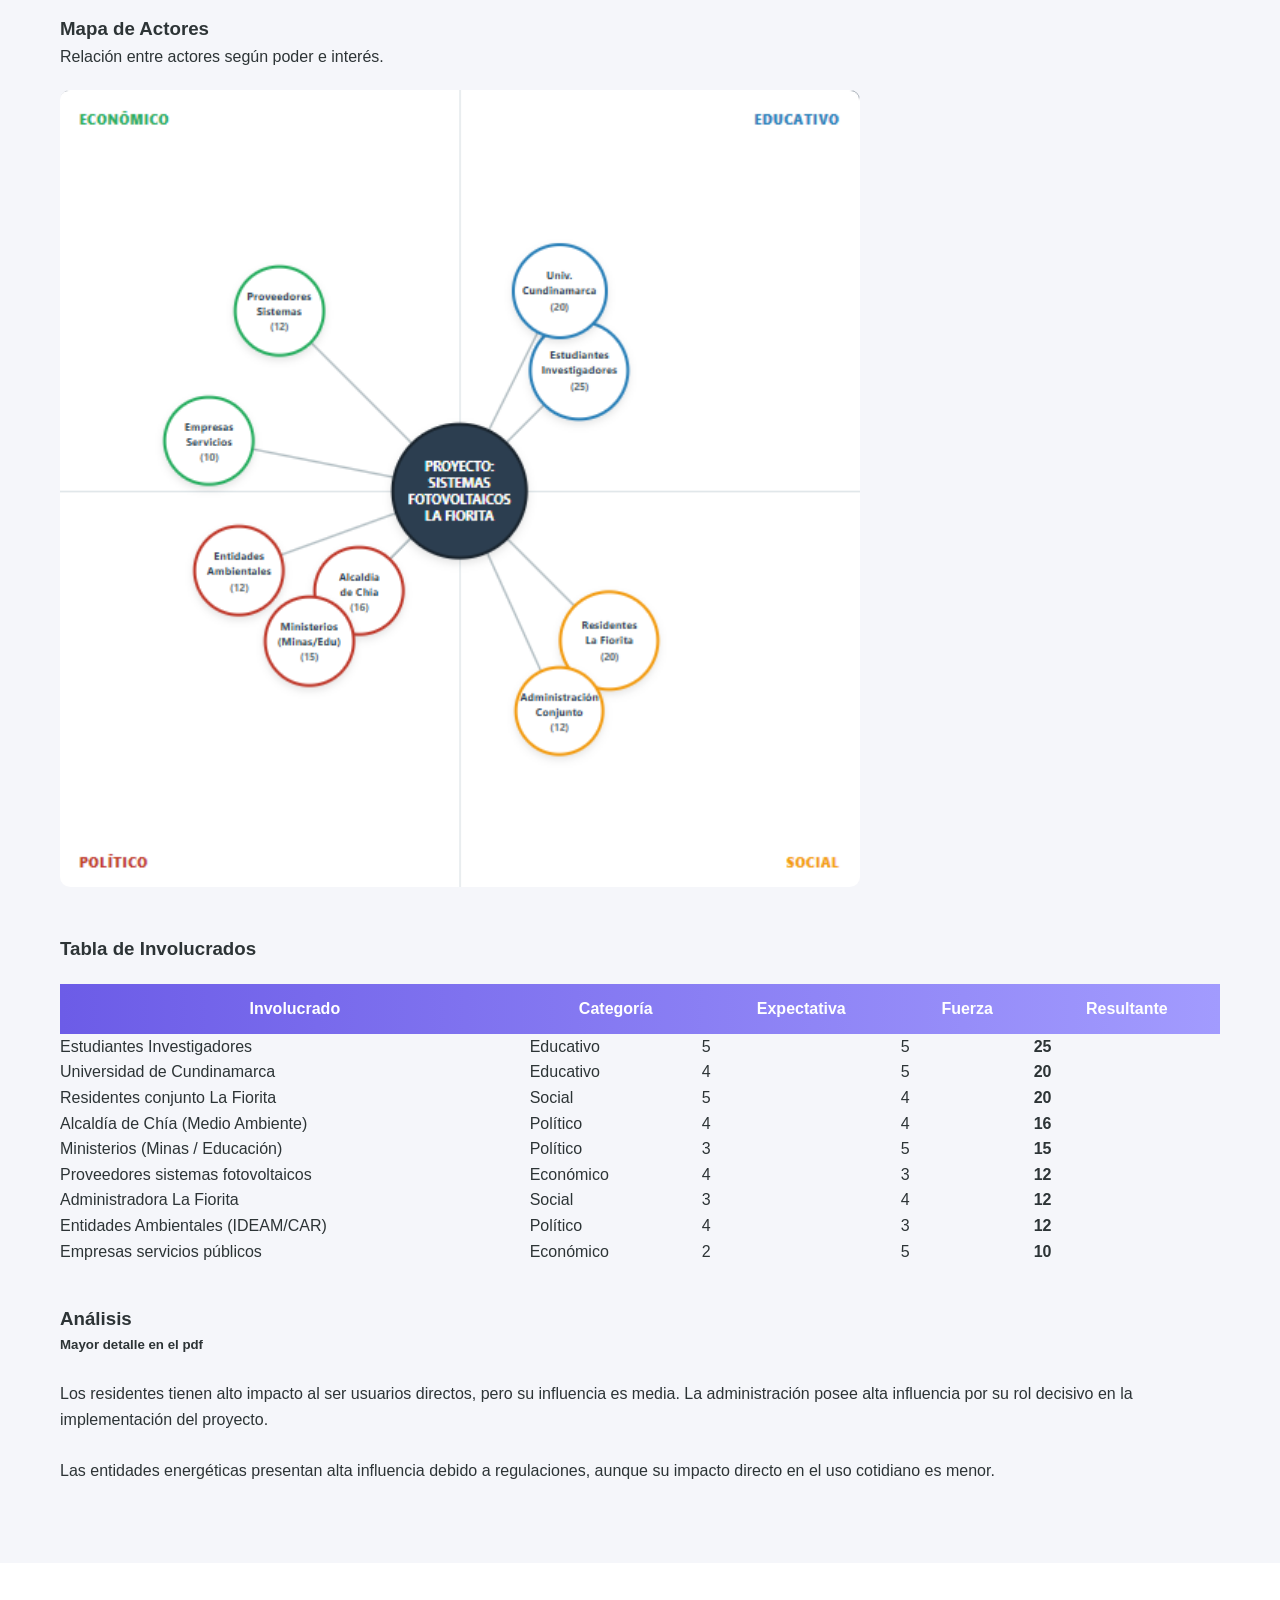
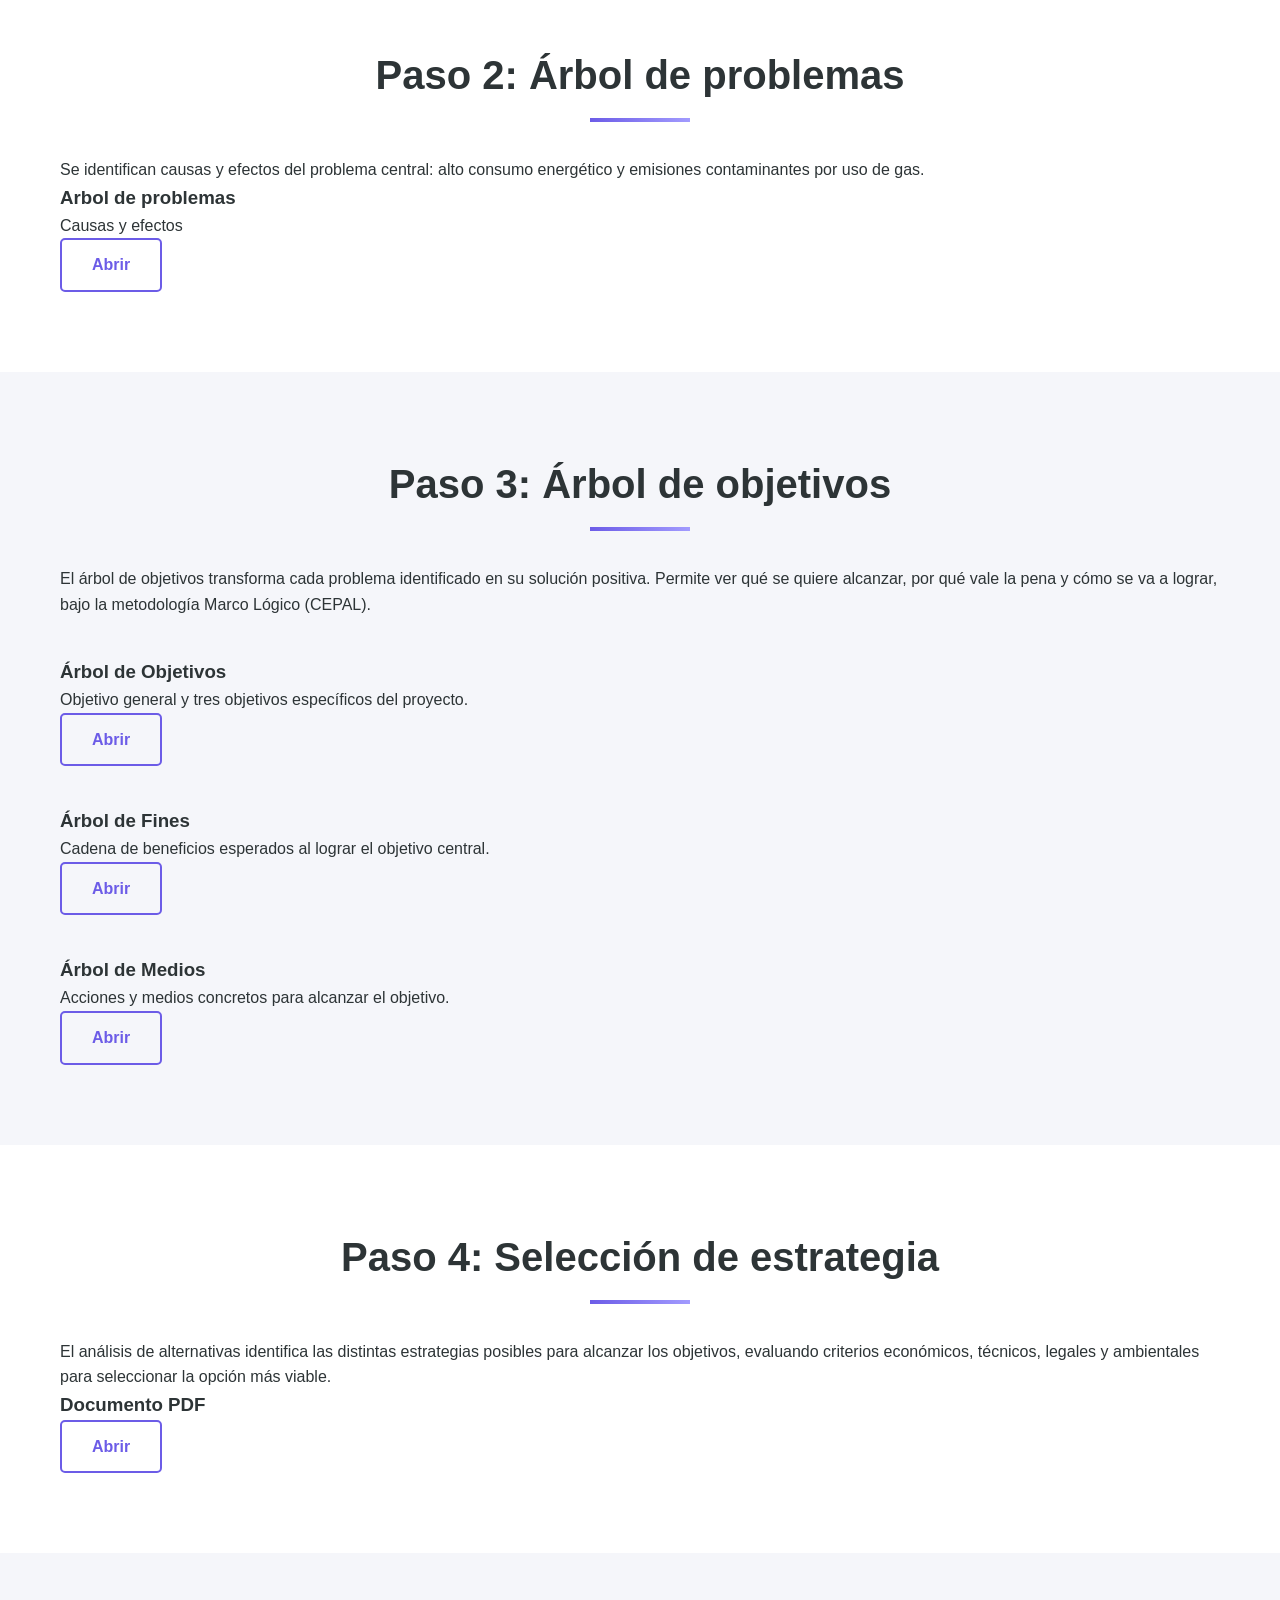
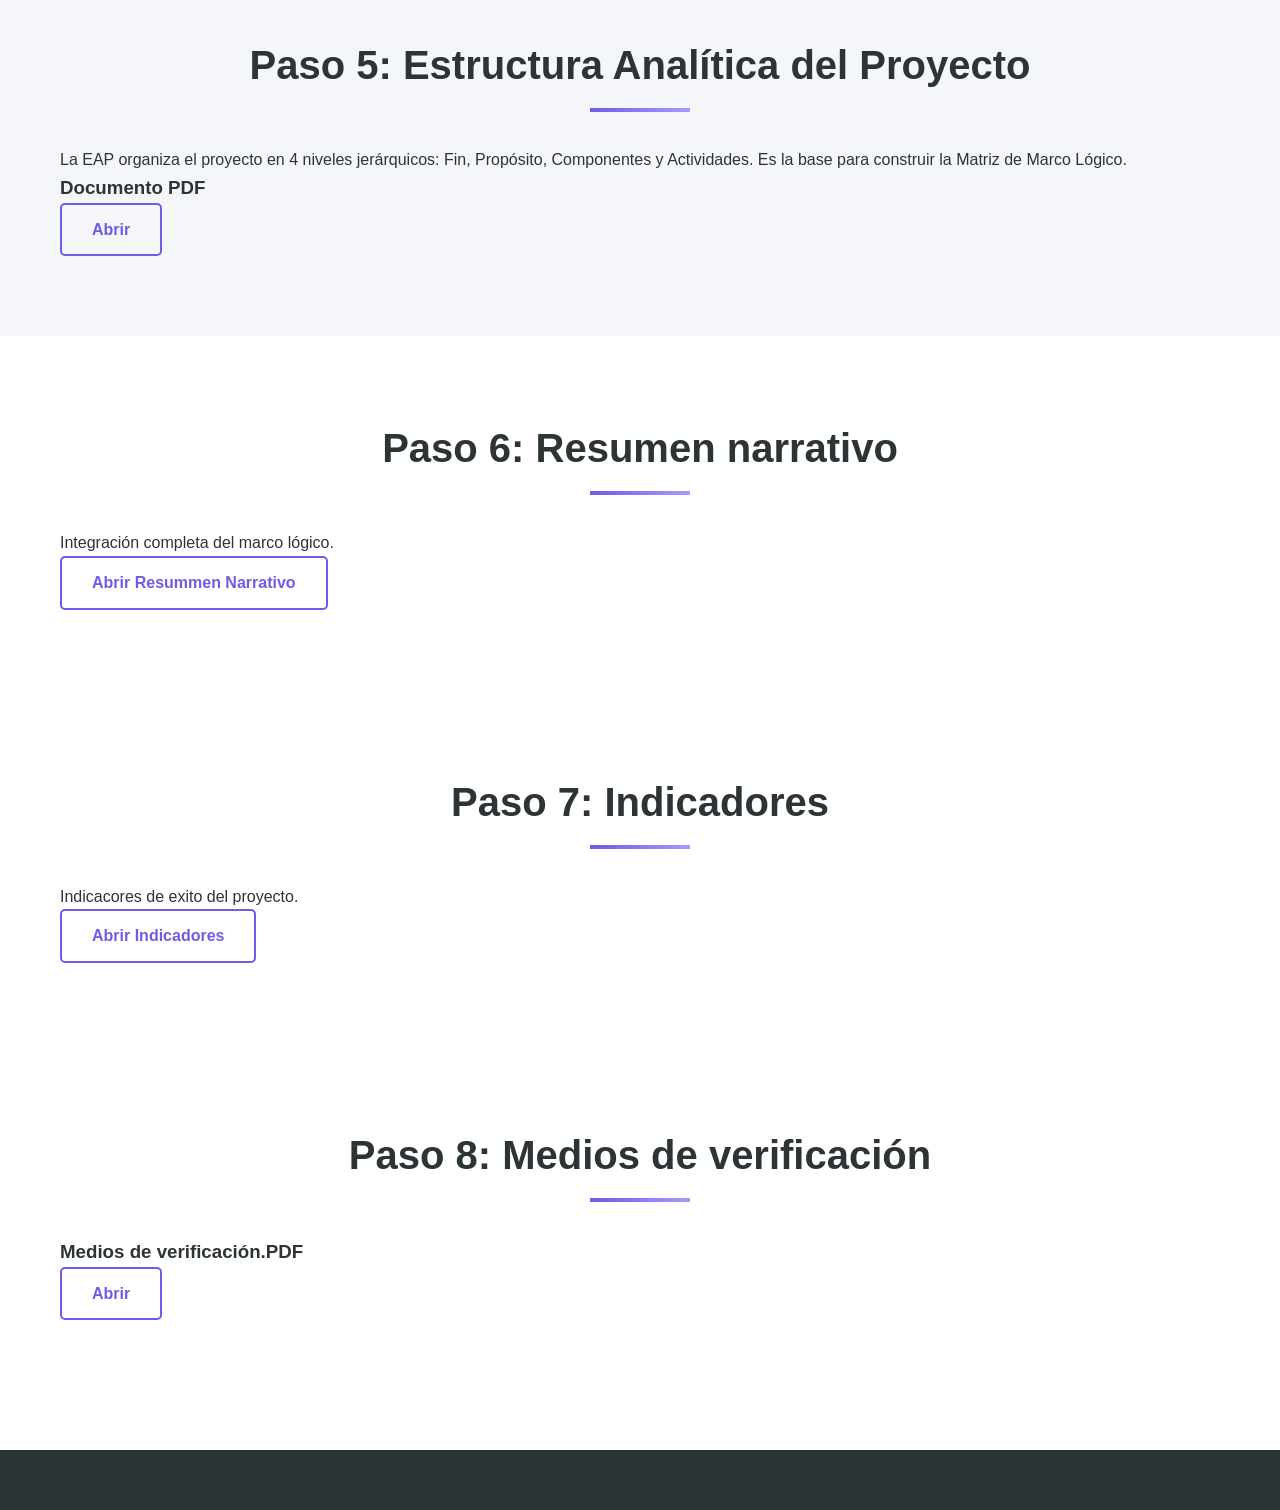
==== commit 702dfa79: "Dvid Sanchez agregue  el 4" ====
--- a/marco_logico.html
+++ b/marco_logico.html
@@ -255,10 +255,18 @@
 <section id="estrategia" class="section">
     <div class="container">
         <h2 class="section-title">Paso 4: Selección de estrategia</h2>
-        <p>
-        Implementación de sistemas fotovoltaicos como solución principal.
-        </p>
-    </div>
+
+        <p>
+            El análisis de alternativas identifica las distintas estrategias posibles
+            para alcanzar los objetivos, evaluando criterios económicos, técnicos,
+            legales y ambientales para seleccionar la opción más viable.
+        </p>
+
+        <h3>Documento PDF</h3>
+        <a href="4_Alternativas.pdf" target="_blank" class="btn btn-secondary">Abrir</a>
+
+    </div>
+</section>
 </section>
 
 <!-- PASO 5 -->
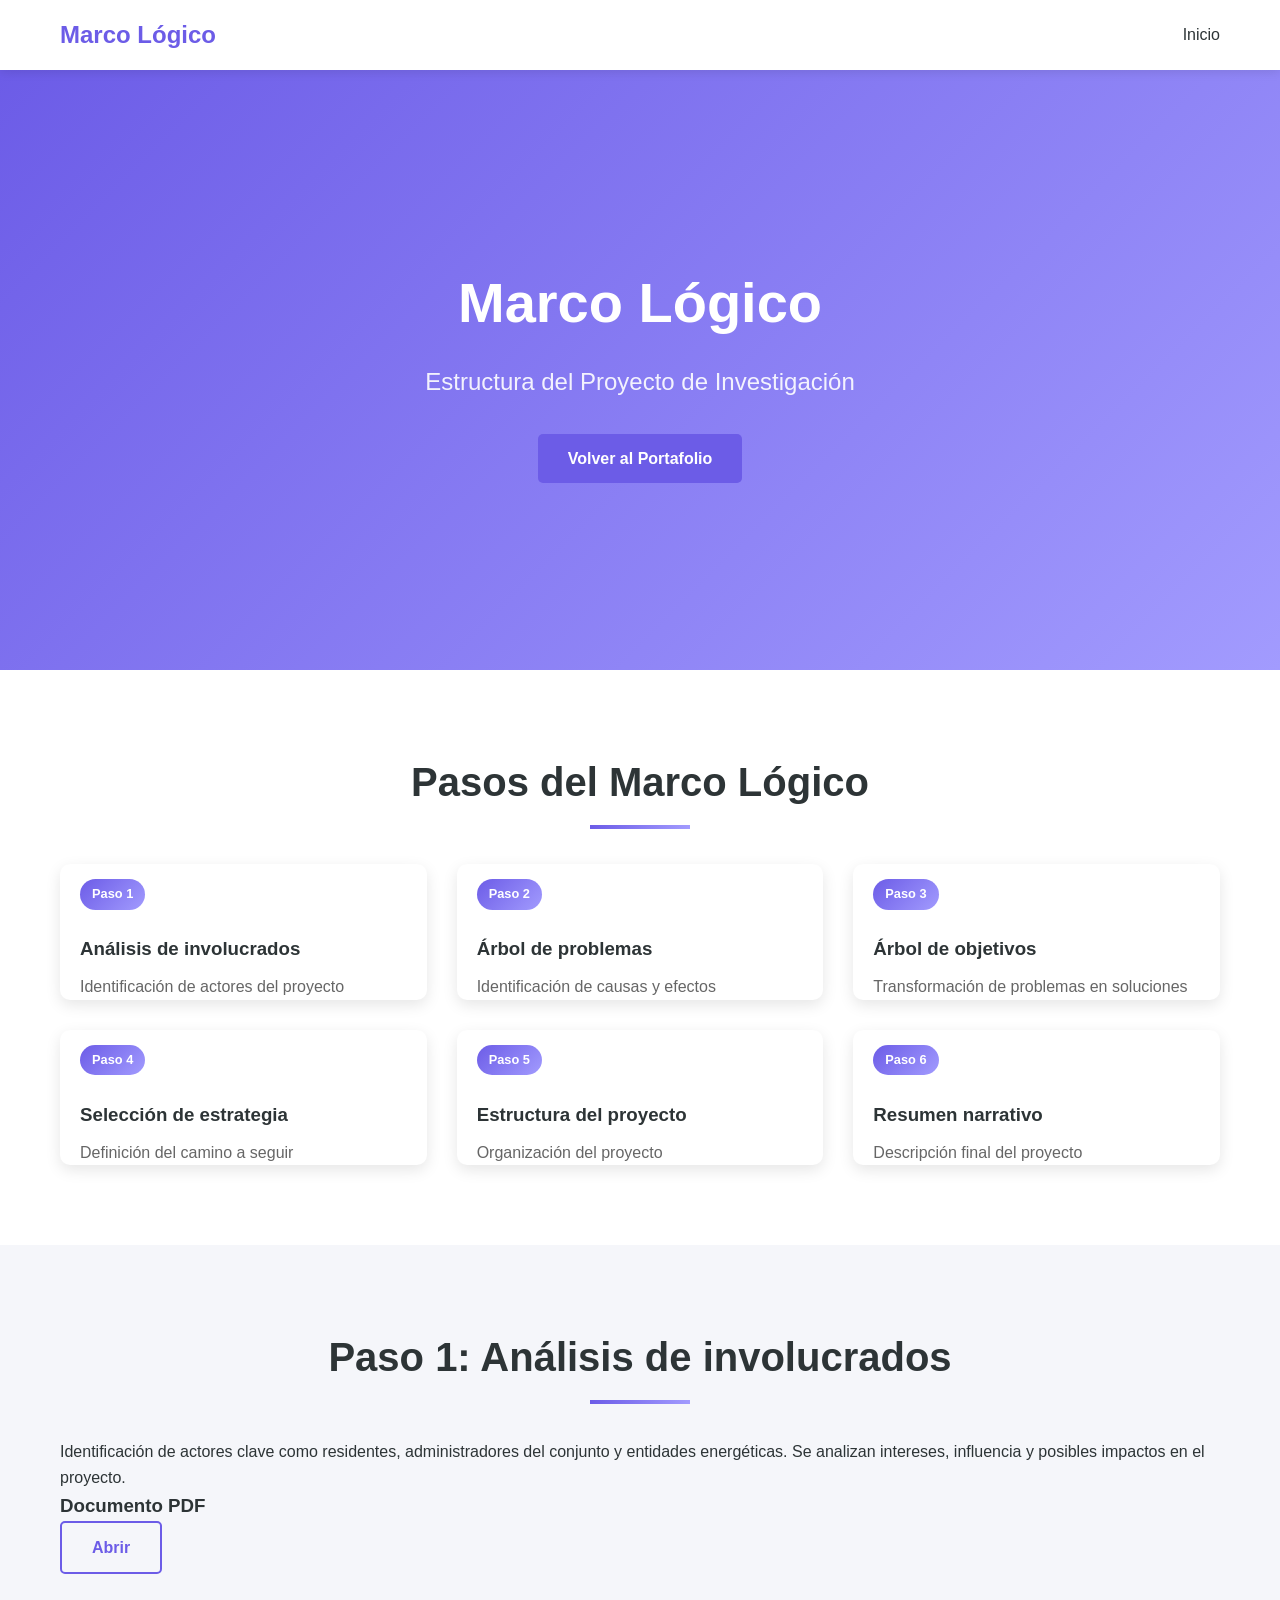
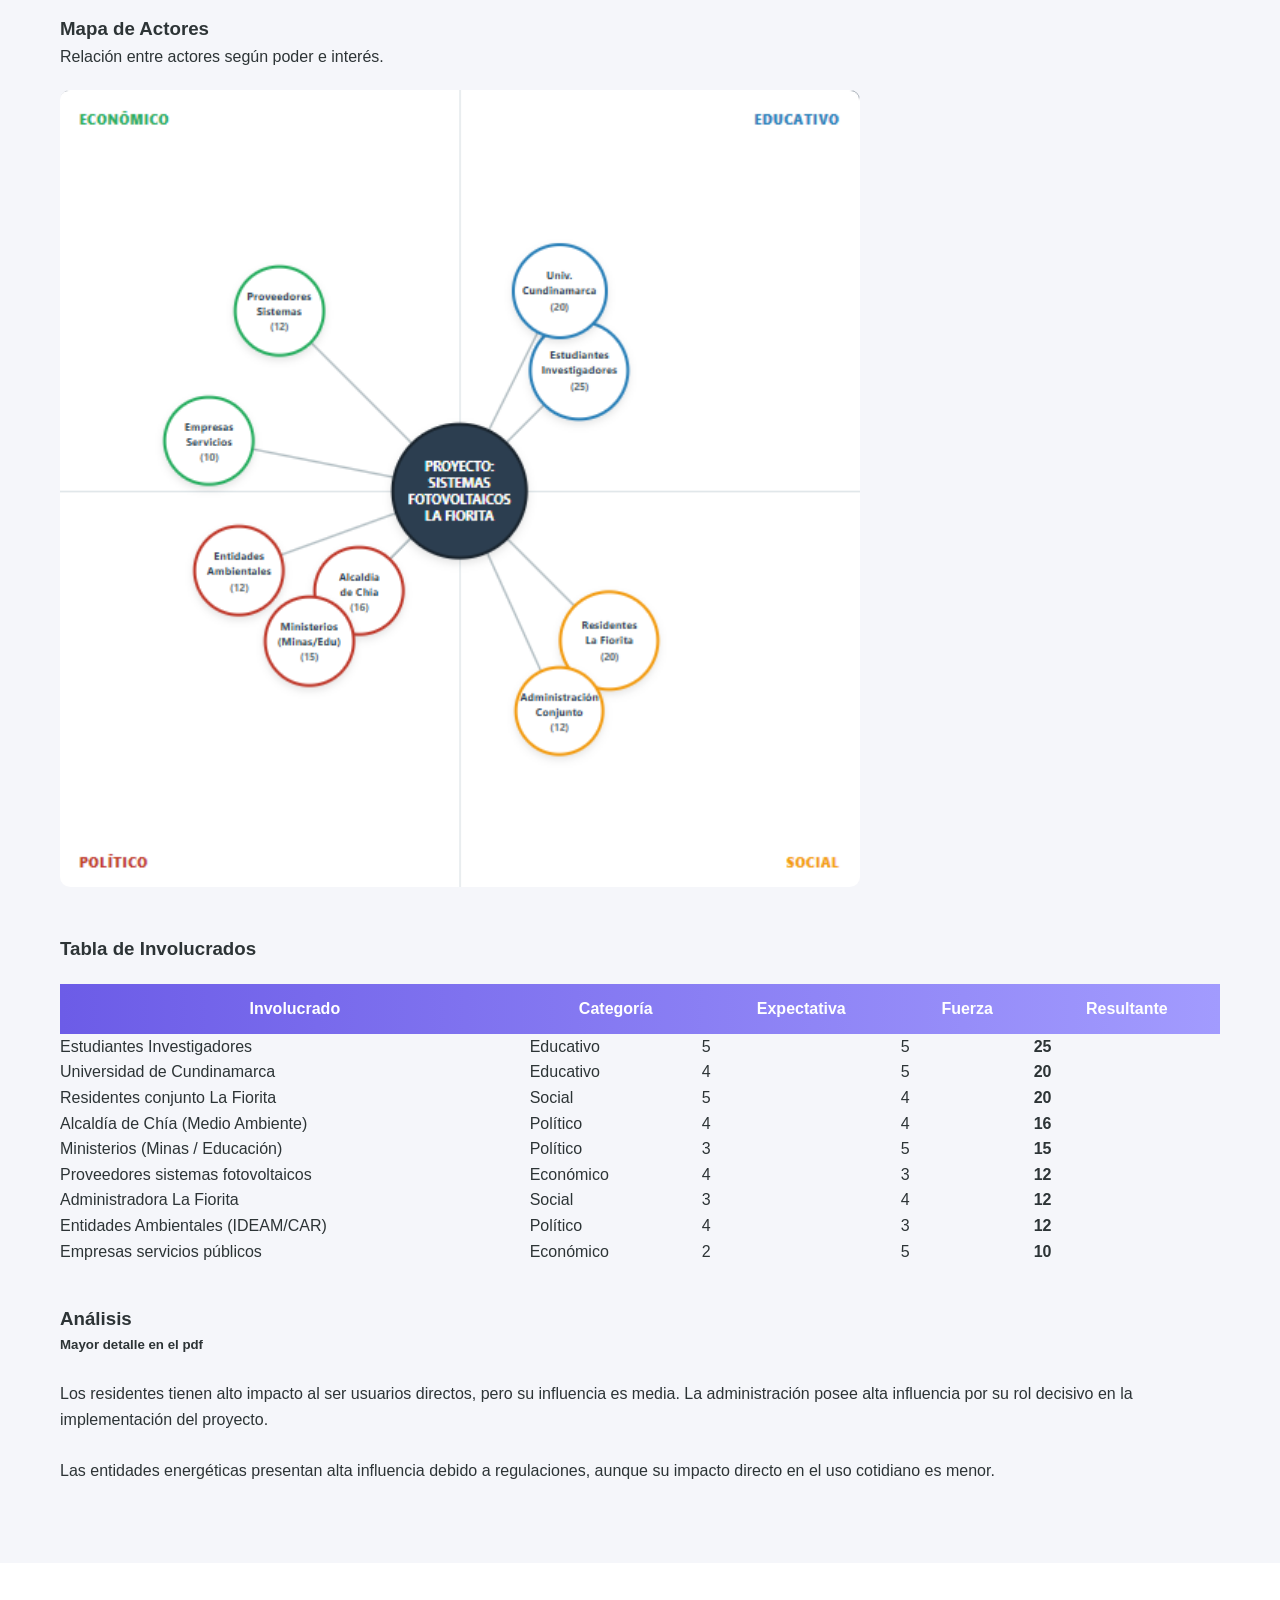
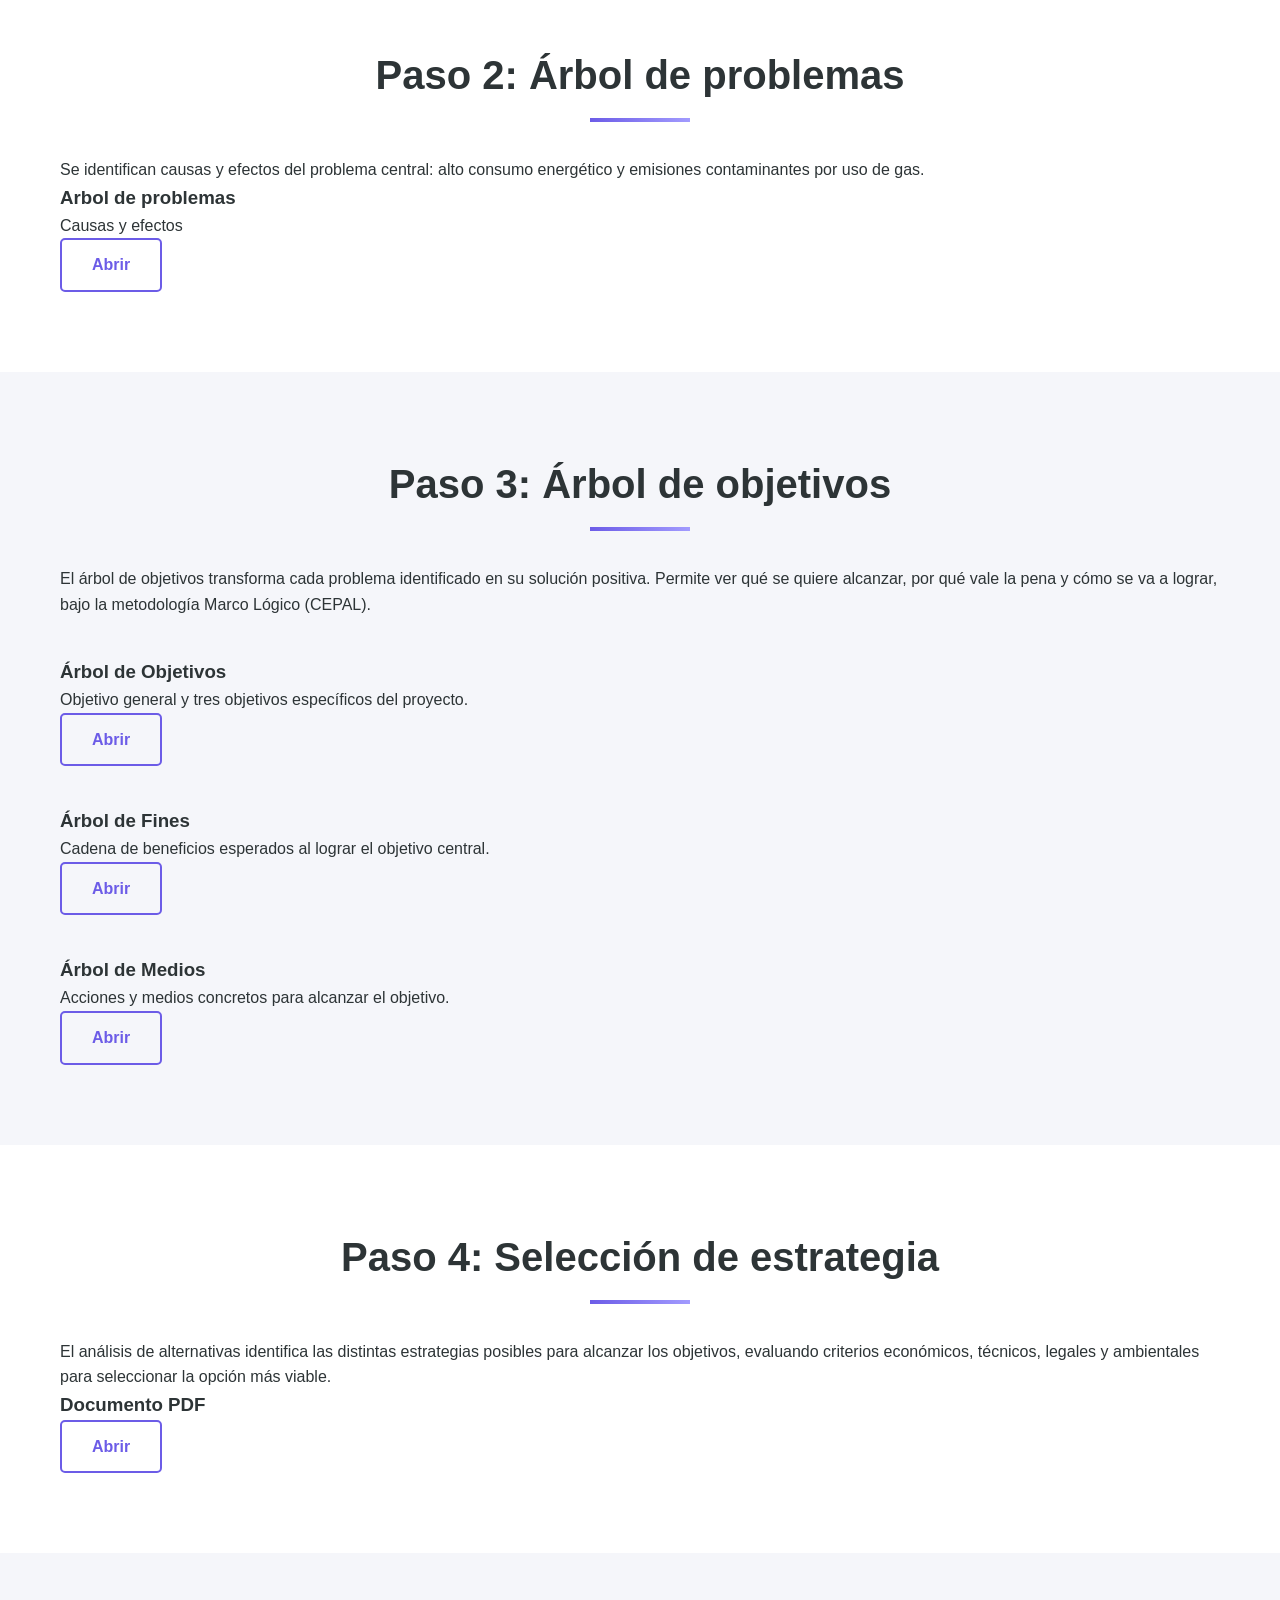
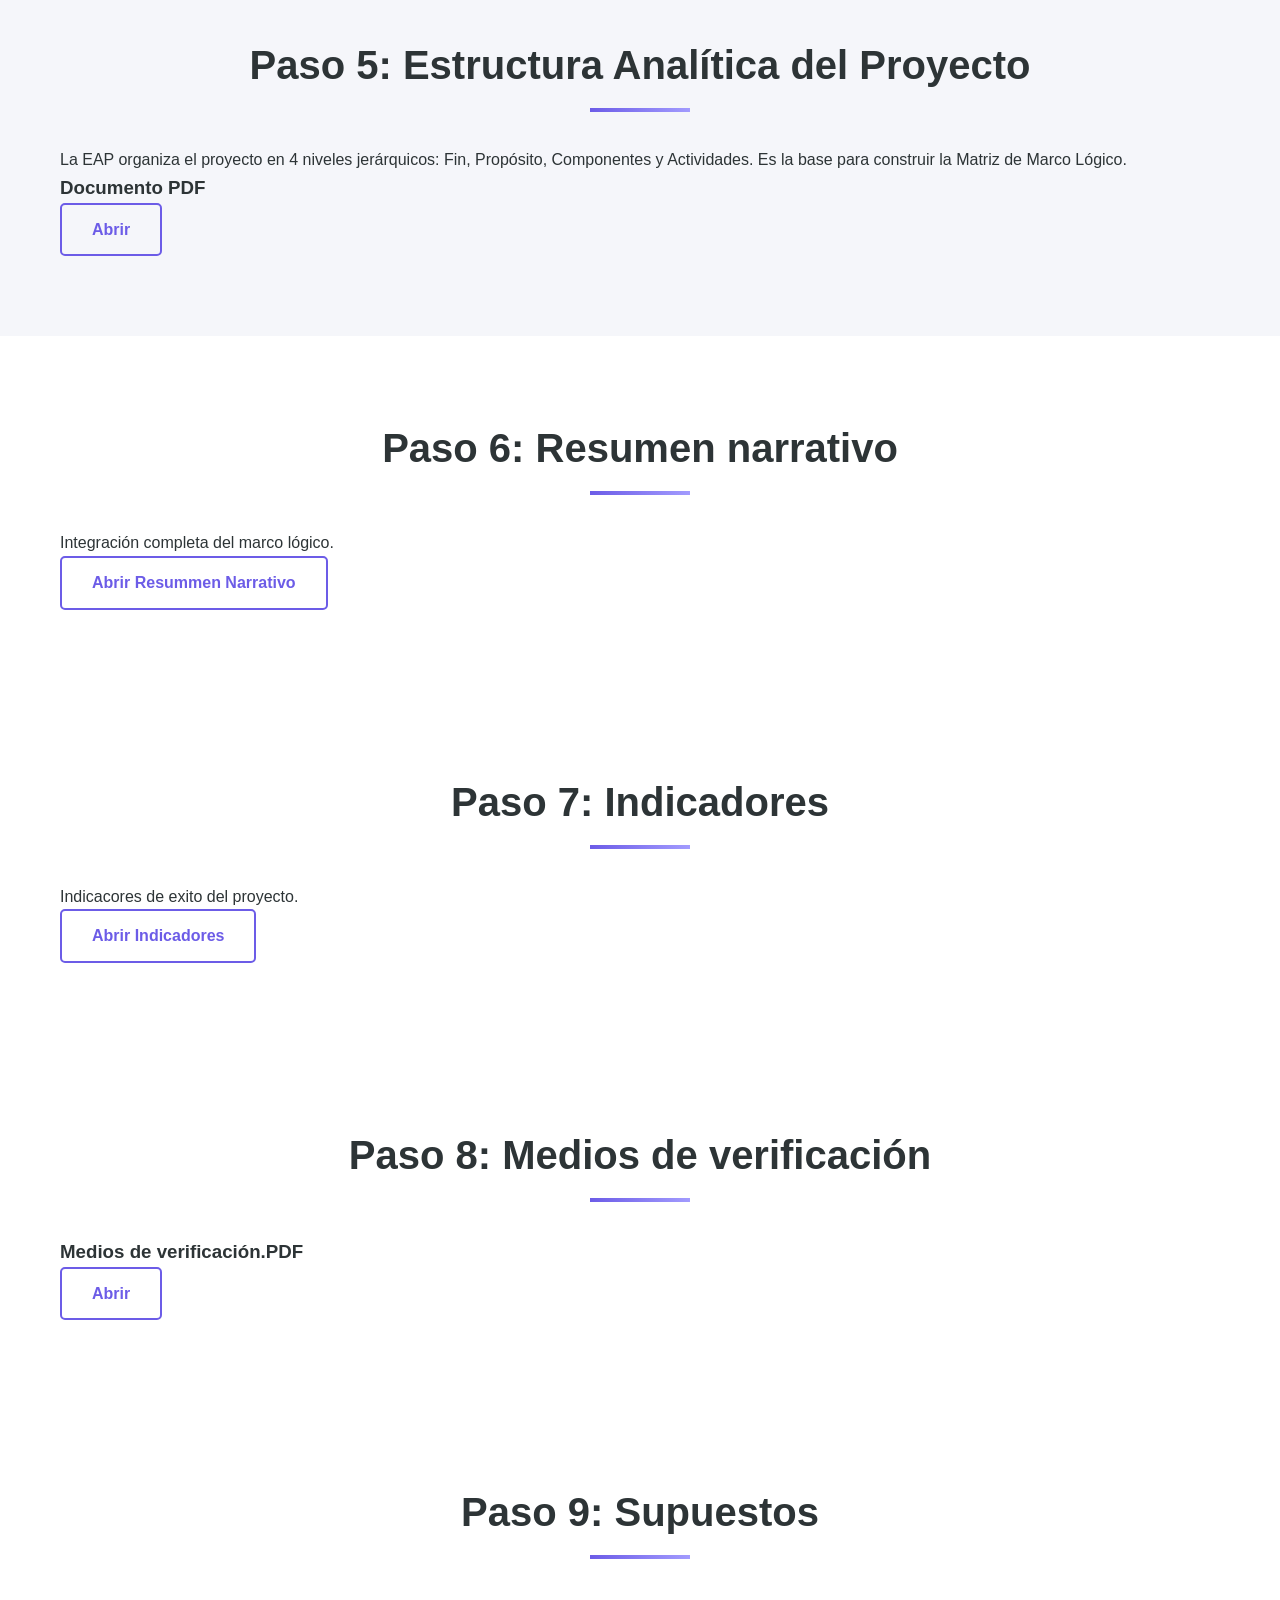
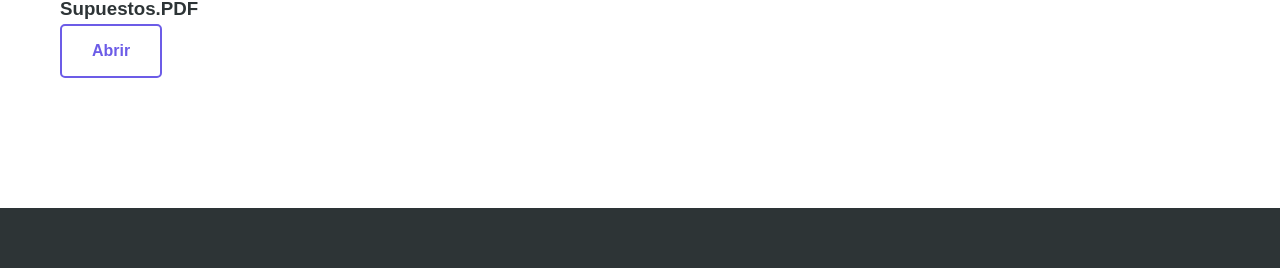
==== commit 53adc274: "Matriz de supuestos" ====
--- a/marco_logico.html
+++ b/marco_logico.html
@@ -325,6 +325,14 @@
     </div>
 </section>
 
+<section id="resumen" class="section">
+    <div class="container">
+        <h2 class="section-title">Paso 9: Supuestos</h2>
+        <h3>Supuestos.PDF</h3>
+        <a href="9. Supuestos de la Matriz de Marco Logico.pdf" target="_blank" class="btn btn-secondary">Abrir</a>
+    </div>
+</section>
+
 <!-- FOOTER -->
 <footer class="footer">
 </footer>
